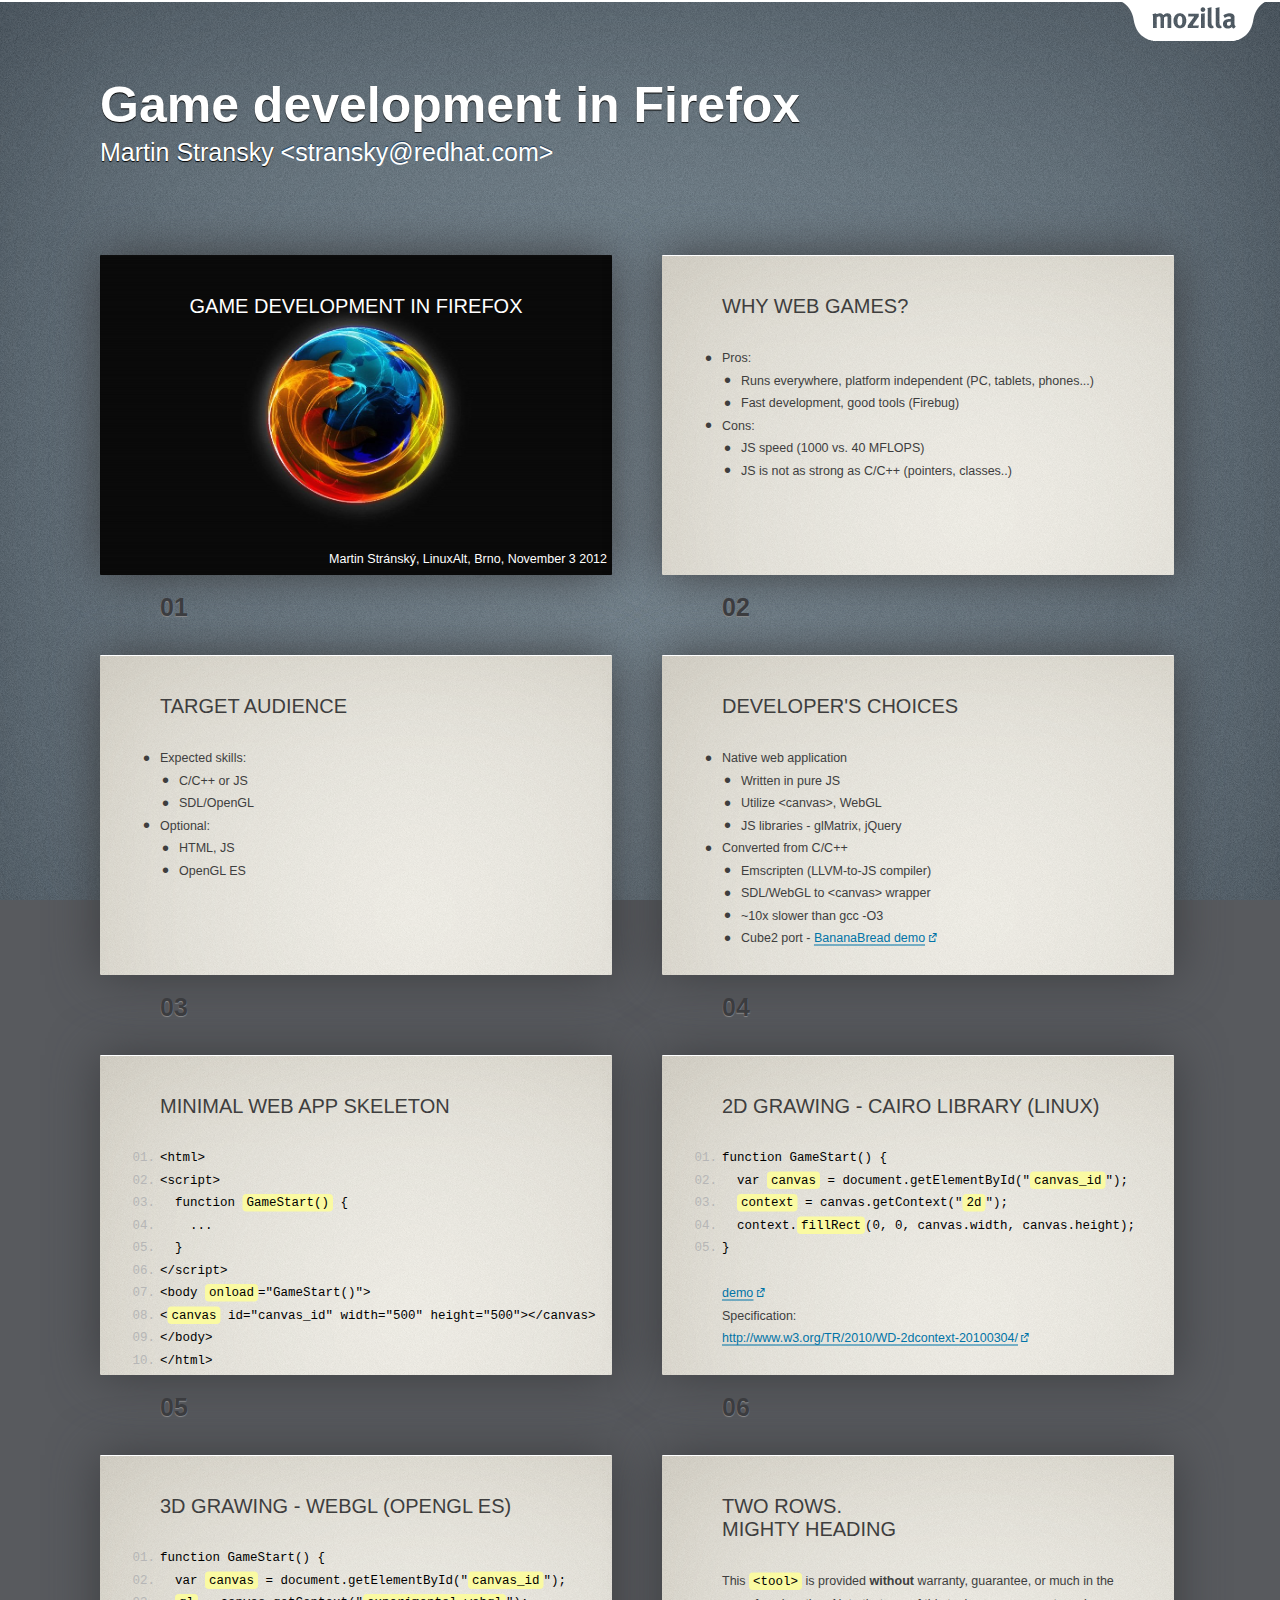
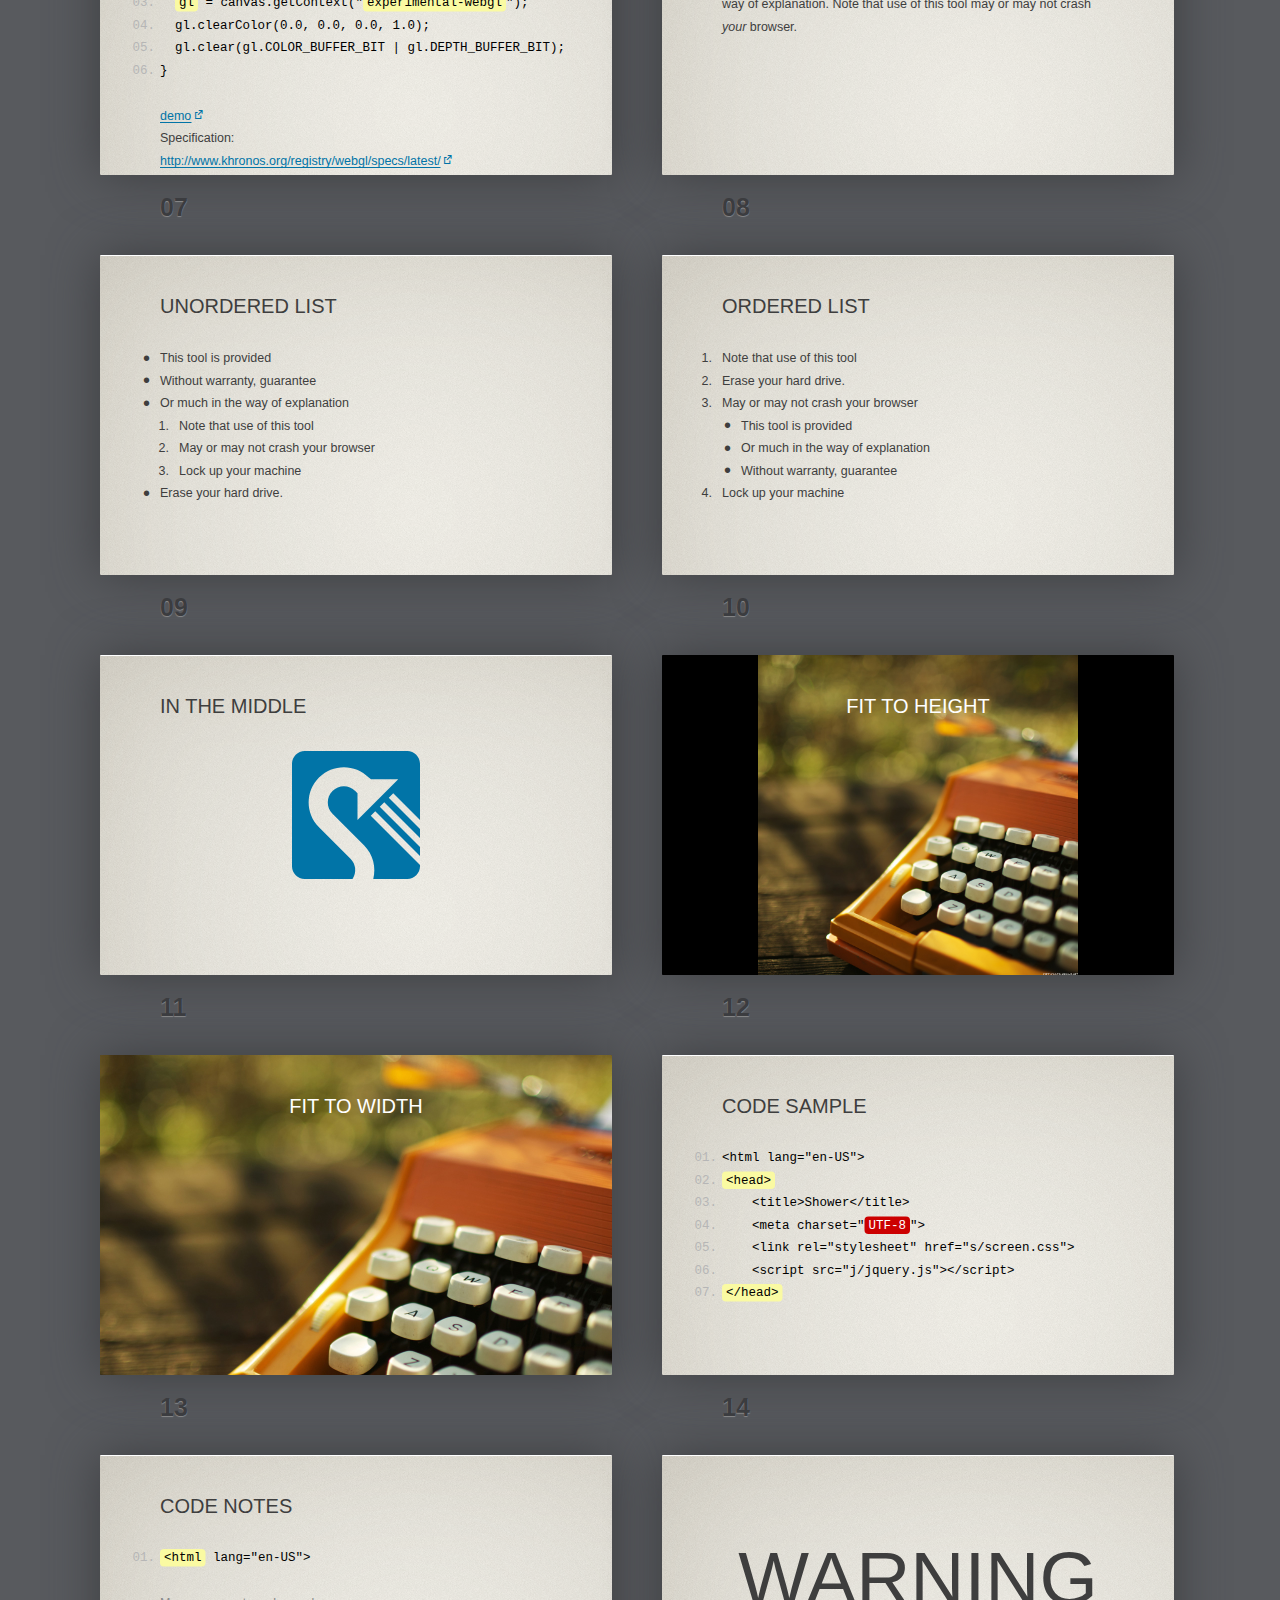
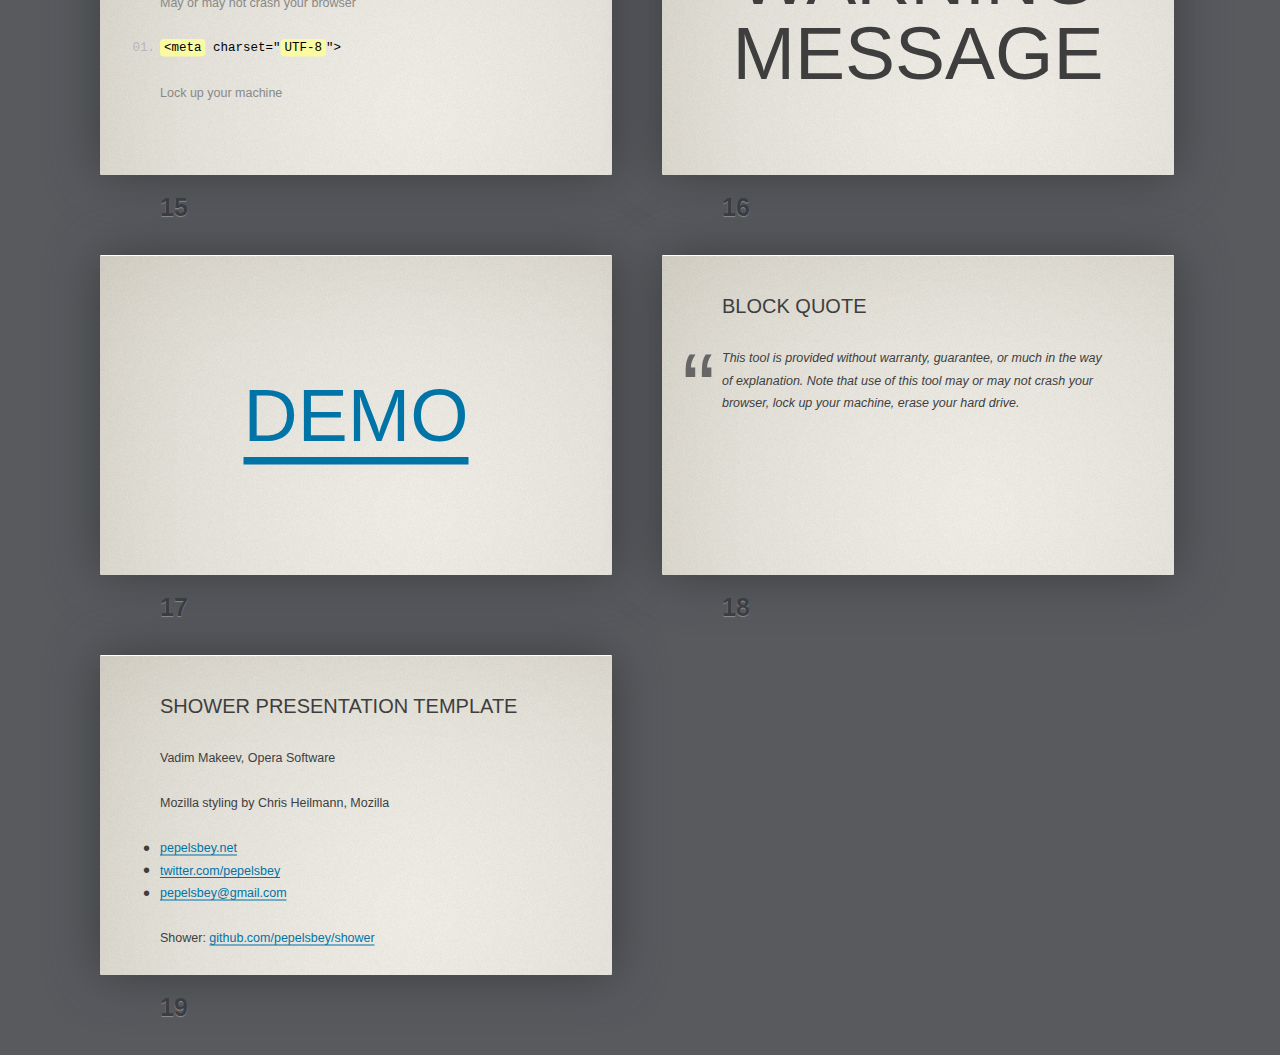
==== doc/slides/web_games.html @ cae61548 "added slides" ====
<!DOCTYPE HTML>
<html lang="en-US">
<head>
	<title>Shower Presentation Template</title>
	<meta charset="UTF-8">
	<meta name="viewport" content="width=1274, user-scalable=no">
	<link rel="stylesheet" href="themes/mozilla/styles/style.css">
	<!--
		To apply styles to the certain slides
		use slide ID to get needed elements
		-->
	<style>
		#Cover h2 {
			color:#FFF;
			text-align:center;
			font-size:40px;
			}
		#FitToWidth h2,
		#FitToHeight h2 {
			color:#fff;
			text-align:center;
			}
	</style>
</head>
<body class="list">
	<header class="caption">
		<h1>Game development in Firefox</h1>
		<p>Martin Stransky <a href="mailto:stransky@redhat.com">&lt;stransky@redhat.com&gt;</a></p>
	</header>

<!-- 
	
	Simply copy the whole block for each slide you want.
	Special slides get extra classes. Each slide needs an ID 
	to allow for bookmarking and target jumping.
	
	Images, videos and SVG objects are automatically centred.

	If you add a "cover" class images are taking over the whole 
	screen resized to height. Add a "w" class to resize to width.

 -->
	<div class="slide cover" id="Cover"><div>
		<section>
			<header>
				<h2>Game development in Firefox</h2>
			</header>
			<img src="pictures/cover.jpg" alt="">
			<footer class="byline">Martin Stránský, LinuxAlt, Brno, November 3 2012</footer>
		</section>
	</div></div>

	<div class="slide" id="Why?"><div>
		<section>
			<header>
				<h2>Why web games?</h2>
			</header>			
        <ul>
        <li>Pros:
        <ul>
          <li>Runs everywhere, platform independent (PC, tablets, phones...)</li>
          <li>Fast development, good tools (Firebug)</li>
        </ul>
        </li>
        <li>Cons:
        <ul>
          <li>JS speed (1000 vs. 40 MFLOPS)</li>
          <li>JS is not as strong as C/C++ (pointers, classes..)</li>          
        </ul>
        </li>
        </ul>
		</section>
	</div></div>

  <div class="slide" id="Skills"><div>
		<section>
			<header>
				<h2>Target audience</h2>
			</header>			
        <ul>
        <li>Expected skills:
        <ul>
          <li>C/C++ or JS</li>
          <li>SDL/OpenGL</li>
        </ul>        
        </li>
        <li>Optional:
        <ul>
          <li>HTML, JS</li>
          <li>OpenGL ES</li>
        </ul>
        </li>
        </ul>
		</section>
	</div></div>

  <div class="slide" id="Choices"><div>
		<section>
			<header>
				<h2>Developer's choices</h2>
			</header>			
        <ul>
        <li>Native web application
        <ul>
          <li>Written in pure JS</li>
          <li>Utilize &lt;canvas&gt;, WebGL</li>
          <li>JS libraries - glMatrix, jQuery</li>
        </ul>        
        </li>
        <li>Converted from C/C++
        <ul>
          <li>Emscripten (LLVM-to-JS compiler)</li>
          <li>SDL/WebGL to &lt;canvas&gt; wrapper</li>
          <li>~10x slower than gcc -O3</li>
          <li>Cube2 port - <a href="https://developer.mozilla.org/en-US/demos/detail/bananabread/launch" target="_blank">
              BananaBread demo</a></li>          
        </ul>
        </li>
        </ul>
		</section>
	</div></div>
  
  <div class="slide" id="WebApp_structure"><div>
		<section>
			<header>
				<h2>Minimal Web App skeleton</h2>
			</header>			
        <pre>
        <code>&lt;html&gt;</code>
        <code>&lt;script&gt;</code>
        <code>  function <mark>GameStart()</mark> {</code>
        <code>    ...</code>
        <code>  }</code>
        <code>&lt;/script&gt;</code>
        <code>&lt;body <mark>onload</mark>="GameStart()"&gt;</code>
        <code>&lt;<mark>canvas</mark> id="canvas_id" width="500" height="500"&gt;&lt;/canvas&gt;</code>
        <code>&lt;/body&gt;</code>
        <code>&lt;/html&gt;</code>
        </pre>
		</section>
	</div></div>

  <div class="slide" id="Canvas_cairo"><div>
		<section>
			<header>
				<h2>2D grawing - Cairo library (Linux)</h2>
			</header>			        
   			<pre>
        <code>function GameStart() {</code>
        <code>  var <mark>canvas</mark> = document.getElementById("<mark>canvas_id</mark>");</code>
        <code>  <mark>context</mark> = canvas.getContext("<mark>2d</mark>");</code>
        <code>  context.<mark>fillRect</mark>(0, 0, canvas.width, canvas.height);</code>
        <code>}</code>
        </pre>        
        <a href="examples/skeleton.html" target="_blank">demo</a><br>
        Specification:<br>
        <a href="http://www.w3.org/TR/2010/WD-2dcontext-20100304/" target="_blank">
                        http://www.w3.org/TR/2010/WD-2dcontext-20100304/</a>
		</section>
	</div></div>

  <div class="slide" id="Canvas_gl"><div>
		<section>
			<header>
				<h2>3D grawing - WebGL (OpenGL ES)</h2>
			</header>			        
   			<pre>
        <code>function GameStart() {</code>
        <code>  var <mark>canvas</mark> = document.getElementById("<mark>canvas_id</mark>");</code>
        <code>  <mark>gl</mark> = canvas.getContext("<mark>experimental-webgl</mark>");</code>
        <code>  gl.clearColor(0.0, 0.0, 0.0, 1.0);</code>
        <code>  gl.clear(gl.COLOR_BUFFER_BIT | gl.DEPTH_BUFFER_BIT);</code>
        <code>}</code>
        </pre>        
        <a href="examples/skeleton_gl.html" target="_blank">demo</a><br>
        Specification:<br>
        <a href="http://www.khronos.org/registry/webgl/specs/latest//" target="_blank">
                 http://www.khronos.org/registry/webgl/specs/latest/</a>
		</section>
	</div></div>
  
  <div class="slide" id="TwoLinesHeader"><div>
		<section>
			<header>
				<h2>Two rows.<br>Mighty heading</h2>
			</header>
			<p>This <code>&lt;tool&gt;</code> is provided <strong>without</strong> warranty, guarantee, or much in the way of explanation. Note that use of this tool may or may not crash <em>your</em> browser.</p>
		</section>
	</div></div>

	<div class="slide" id="UnorderedList"><div>
		<section>
			<header>
				<h2>Unordered List</h2>
			</header>
			<ul>
				<li>This tool is provided</li>
				<li>Without warranty, guarantee</li>
				<li>Or much in the way of explanation
					<ol>
						<li>Note that use of this tool</li>
						<li>May or may not crash your browser</li>
						<li>Lock up your machine</li>
					</ol>
				</li>
				<li>Erase your hard drive.</li>
			</ul>
		</section>
	</div></div>


	<div class="slide" id="OrderedList"><div>
		<section>
			<header>
				<h2>Ordered List</h2>
			</header>
			<ol>
				<li>Note that use of this tool</li>
				<li>Erase your hard drive.</li>
				<li>May or may not crash your browser
					<ul>
						<li>This tool is provided</li>
						<li>Or much in the way of explanation</li>
						<li>Without warranty, guarantee</li>
					</ul>
				</li>
				<li>Lock up your machine</li>
			</ol>
		</section>
	</div></div>


	<div class="slide" id="InTheMiddle"><div>
		<section>
			<header>
				<h2>In the Middle</h2>
			</header>
			<svg xmlns="http://www.w3.org/2000/svg" width="256" height="256" viewBox="0 0 512 512" class="middle">
				<path fill="#0174A7" d="m315 259l18-18 179 179v-36l-161-161 18-18 143 143v-36l-125-125 18-18 107 107v-225c0-28-23-51-51-51h-410c-28 0-51 23-51 51v410c0 28 23 51 51 51h191c17-25 14-59-8-81l-63-63-63-63c-55-55-55-145-0-199 55-55 144-55 199 0l9 7h109l-163 163v-107l-9-9c-25-25-66-25-91-0-25 25-25 66 0 91l63 63 63 63c37 37 49 89 37 135h136c28 0 51-23 51-51v-5l-197-197z"/>
			</svg>
		</section>
	</div></div>


	<div class="slide cover" id="FitToHeight"><div>
		<section>
			<header>
				<h2>Fit to height</h2>
			</header>
			<img src="pictures/picture.jpg" alt="">
		</section>
	</div></div>

	<div class="slide cover w" id="FitToWidth"><div>
		<section>
			<header>
				<h2>Fit to width</h2>
			</header>
			<img src="pictures/picture.jpg" alt="">
		</section>
	</div></div>

	<div class="slide" id="CodeSample"><div>
		<section>
			<header>
				<h2>Code Sample</h2>
			</header>
			<pre>
				<code>&lt;html lang="en-US"&gt;</code>
				<code><mark>&lt;head&gt;</mark></code>
				<code>    &lt;title&gt;Shower&lt;/title&gt;</code>
				<code>    &lt;meta charset="<mark class="important">UTF-8</mark>"&gt;</code>
				<code>    &lt;link rel="stylesheet" href="s/screen.css"&gt;</code>
				<code>    &lt;script src="j/jquery.js"&gt;&lt;/script&gt;</code>
				<code><mark>&lt;/head&gt;</mark></code>
			</pre>
		</section>
	</div></div>

	<div class="slide" id="CodeNotes"><div>
		<section>
			<header>
				<h2>Code Notes</h2>
			</header>
			<pre>
				<code><mark>&lt;html</mark> lang="en-US"&gt;</code>
			</pre>
			<p class="note">May or may not crash your browser</p>
			<pre>
				<code><mark>&lt;meta</mark> charset="<mark>UTF-8</mark>"&gt;</code>
			</pre>
			<p class="note">Lock up your machine</p>
		</section>
	</div></div>

	<div class="slide shout" id="Shout"><div>
		<section>
			<header>
				<h2>Warning<br>Message</h2>
			</header>
		</section>
	</div></div>

	<div class="slide shout" id="Demo"><div>
		<section>
			<header>
				<h2><a href="examples/index.htm" target="_blank">Demo</a></h2>
			</header>
		</section>
	</div></div>

	<div class="slide" id="BlockQuote"><div>
		<section>
			<header>
				<h2>Block Quote</h2>
			</header>
			<blockquote>
				<p>This tool is provided without warranty, guarantee, or much in the way of explanation. Note that use of this tool may or may not crash your browser, lock up your machine, erase your hard drive.</p>
			</blockquote>
		</section>
	</div></div>

	<div class="slide" id="ThankYou"><div>
		<section>
			<header>
				<h2>Shower Presentation Template</h2>
			</header>
			<p>Vadim Makeev, Opera Software</p>
			<p>Mozilla styling by Chris Heilmann, Mozilla</p>
			<ul>
				<li><a href="http://pepelsbey.net">pepelsbey.net</a></li>
				<li><a href="http://twitter.com/pepelsbey">twitter.com/pepelsbey</a></li>
				<li><a href="mailto:pepelsbey@gmail.com">pepelsbey@gmail.com</a></li>
			</ul>
			<p>Shower: <a href="http://github.com/pepelsbey/shower">github.com/pepelsbey/shower</a></p>
		</section>
	</div></div>
	<!--
		To hide progress bar from entire presentation
		just remove “progress” element.
		-->
	<div class="progress"><div></div></div>
	<script src="scripts/script.js"></script>
	<!-- Copyright © 2010–2012 Vadim Makeev — pepelsbey.net -->
	<!-- Photos by John Carey — fiftyfootshadows.net -->
</body>
</html>
---- doc/slides/themes/mozilla/styles/style.css ----
/*
	Mozilla theme for Shower presentation template: http://github.com/pepelsbey/shower
	Copyright © 2010–2011 Vadim Makeev, http://pepelsbey.net/
	Licensed under MIT license: https://github.com/pepelsbey/shower/wiki/License
	Theme by Chris Heilmann http://christianheilmann.com @codepo8
*/

@import url(fonts.css);
@import url(reset.css);

BODY {
	font:25px/1.8 'OpenSansRegular', sans-serif;
	counter-reset:paging;
	}
		body:after {
		position:absolute;
		top:0;
		right:10px;
		width:153px;
		height:41px;
		background:url(../images/tab-2.png);
		content:'';
		}


/* Slide
---------------------------------------- */
.slide:after {
	counter-increment:paging;
	content:counter(paging, decimal-leading-zero);
	}
.slide section {
	padding:80px 120px 0;
	width:784px;
	height:560px;
	background:url(../images/bg-sandstone-2.png);
	color:rgb(62,62,62);
	}

/* Header */
.slide header {
	margin:0 0 58px;
	color:rgb(62,62,62);
	text-transform: uppercase;
	font:lighter 40px/1.13 'OpenSansLight', sans-serif;
	}

/* Elements */
.slide p {
	margin:0 0 45px;
	}
.slide p.note {
	color:#888;
	}
.slide a {
	border-bottom:0.1em solid;
	color:#0174A7;
	text-decoration:none;
	}
.slide a[target=_blank] {
	margin-right:22px;
	}
.slide a[target=_blank]:after {
	position:absolute;
	margin-left:7px;
	font-family:'Target Blank';
	content:'\005E';
	}
.slide b,
.slide strong {
	font-weight:bold;
	}
.slide i,
.slide em {
	font-style:italic;
	}
.slide kbd,
.slide code {
	padding:3px 8px;
	-webkit-border-radius:8px;
	-moz-border-radius:8px;
	border-radius:8px;
	background:#FAFAA2;
	color:#000;
	-webkit-tab-size:4;
	-moz-tab-size:4;
	-o-tab-size:4;
	tab-size:4;
	font-family:'monaco', 'courier', monospace;
	}

/* Quote */
.slide blockquote {
	font-style:italic;
	}
.slide blockquote:before {
	position:absolute;
	margin:-15px 0 0 -80px;
	color:#666;
	font:200px/1 'Open Sans', sans-serif;
	content:'\201C'; /* ldquo */
	}

/* Lists */
.slide ol,
.slide ul {
	margin:0 0 45px;
	counter-reset:list;
	}
	.slide ul ul,
	.slide ol ul,
	.slide ol ol,
	.slide ul ol {
		margin:0 0 0 38px;
		}
	.slide ol > li:before,
	.slide ul > li:before {
		position:absolute;
		margin-left:-120px;
		width:100px;
		color:rgb(62,62,62);
		text-align:right;
		}
	.slide ul > li:before {
		content:'\2022'; /* bull */
		line-height:1.1;
		font-size:40px;
		}
	.slide ol > li:before {
		counter-increment:list;
		content:counter(list)'.';
		}

/* Code */
.slide pre {
	margin:0 0 45px;
	counter-reset:code;
	white-space:normal;
	}
	.slide pre code {
		display:block;
		padding:0;
		background:none;
		white-space:pre;
		}
	.slide pre code:before {
		position:absolute;
		margin:0 0 0 -120px;
		width:110px;
		color:rgb(182, 182, 182);
		text-align:right;
		counter-increment:code;
		content:counter(code, decimal-leading-zero)'.';
		}
	.slide pre mark {
		padding:3px 8px;
		-webkit-border-radius:8px;
		-moz-border-radius:8px;
		border-radius:8px;
		background:#FAFAA2;
		color:#000;
		font-style:normal;
		}
	.slide pre .important {
		background:#C00;
		color:#FFF;
		font-weight:normal;
		}
	.slide pre .comment {
		padding:0;
		background:none;
		color:#888;
		}

/* Cover */
.slide.cover section {
	background:#000;
	overflow:hidden;
	}
	.slide.cover section:before {
		display:none;
	}
	.slide.cover .byline {
		color: #fff;
		text-align: right;
		position: absolute;
		bottom: 10px;
		right: 10px;
	}
.slide.cover img,
.slide.cover svg,
.slide.cover video,
.slide.cover object {
	position:absolute;
	top:0;
	left:50%;
	z-index:-1;
	height:100%;
	-webkit-transform:translateX(-50%);
	-moz-transform:translateX(-50%);
	-ms-transform:translateX(-50%);
	-o-transform:translateX(-50%);
	transform:translateX(-50%);
	}
.slide.cover.w img,
.slide.cover.w svg,
.slide.cover.w video,
.slide.cover.w object {
	top:50%;
	left:0;
	width:100%;
	height:auto;
	-webkit-transform:translateY(-50%);
	-moz-transform:translateY(-50%);
	-ms-transform:translateY(-50%);
	-o-transform:translateY(-50%);
	transform:translateY(-50%);
	}

/* Shout */
.slide.shout section:before {
	display:none;
	}
.slide.shout h2 {
	position:absolute;
	top:50%;
	left:0;
	width:100%;
	text-align:center;
	line-height:1;
	font-size:150px;
	-webkit-transform:translateY(-50%);
	-moz-transform:translateY(-50%);
	-ms-transform:translateY(-50%);
	-o-transform:translateY(-50%);
	transform:translateY(-50%);
	}
	.slide.shout h2 a[target=_blank] {
		margin:0;
		}
		.slide.shout h2 a[target=_blank]:after {
			content:'';
			}

/* Middle */
.middle {
	position:absolute;
	top:50%;
	left:50%;
	-webkit-transform:translate(-50%, -50%);
	-moz-transform:translate(-50%, -50%);
	-ms-transform:translate(-50%, -50%);
	-o-transform:translate(-50%, -50%);
	transform:translate(-50%, -50%);
	}

/* List
---------------------------------------- */
.list {
	float:left;
	padding:80px 0 80px 100px;
	background:#585A5E url(../images/bg-darkgrey-2.png) fixed;
	}

/* Caption */
.list .caption {
	color:#fff;
	text-shadow:0 1px 1px #000;
	}
	.list .caption h1 {
		font:bold 50px/1 'OpenSansRegular', sans-serif;
		}
	.list .caption a {
		color:#fff;
		text-shadow:0 -1px 1px #1F3F60;
		text-decoration:none;
		}
	.list .caption a:hover {
		color:#5ca4ed;
		}

/* Slide */
.list .slide {
	position:relative;
	float:left;
	margin:0 50px 0 0;
	padding:80px 0 0;
	}
	.list .slide:after {
		position:absolute;
		bottom:-45px;
		left:60px;
		color:#3C3D40;
		text-shadow:0 1px 1px #8D8E90;
		line-height:1;
		font-weight:bold;
		font-size:25px;
		}
	.list .slide:target:after {
		text-shadow:0 -1px 1px #1F3F60;
		color:#fff;
		}
	.list .slide > div {
		position:relative;
		overflow:hidden;
		width:512px;
		height:320px;
		box-shadow:0 0 50px #3C3D40;
		border-radius:1px;
		background:rgba(0, 0, 0, 0.3);
		}
	.list .slide > div:hover {
		box-shadow:
			0 0 0 10px rgba(60, 61, 64, 0.6),
			0 0 50px #3C3D40;
		}
	.list .slide:target > div {
		box-shadow:
			0 0 0 10px rgba(240,240,240, 1),
			0 0 50px #3C3D40;
		}
	.list .slide section {
		-webkit-transform-origin:0 0;
		-webkit-transform:scale(0.5);
		-moz-transform-origin:0 0;
		-moz-transform:scale(0.5);
		-ms-transform-origin:0 0;
		-ms-transform:scale(0.5);
		-o-transform-origin:0 0;
		-o-transform:scale(0.5);
		transform-origin:0 0;
		transform:scale(0.5);
		}
		.list .slide section:after {
			position:absolute;
			top:0;
			right:0;
			bottom:0;
			left:0;
			content:'';
			}

/* Small */
@media all and (max-width:1274px) {
	.list .slide:after {
		left:30px;
		}
	.list .slide > div {
		width:256px;
		height:160px;
		}
	.list .slide section {
		-webkit-transform:scale(0.25);
		-moz-transform:scale(0.25);
		-ms-transform:scale(0.25);
		-o-transform:scale(0.25);
		transform:scale(0.25);
		}
	}

/* Full
---------------------------------------- */
.full {
	position:absolute;
	top:50%;
	left:50%;
	overflow:hidden;
	margin:-320px 0 0 -512px;
	width:1024px;
	height:640px;
	background:#000;
	}
	.full .caption {
		display:none;
		}
	.full .slide {
		position:absolute;
		visibility:hidden;
		}
		.full .slide:target {
			visibility:visible;
			}
		.full .slide:after {
			position:absolute;
			bottom:65px;
			right:130px;
			color:rgba(62,62,62,0.6);
			line-height:1;
			}
		.full .slide section {
			-webkit-transform:scale(1);
			-moz-transform:scale(1);
			-ms-transform:scale(1);
			-o-transform:scale(1);
			transform:scale(1);
			}
		.full .slide.cover {
			z-index:1;
			}
			.full .slide.cover:after,
			.full .slide.shout:after {
				content:'';
				}
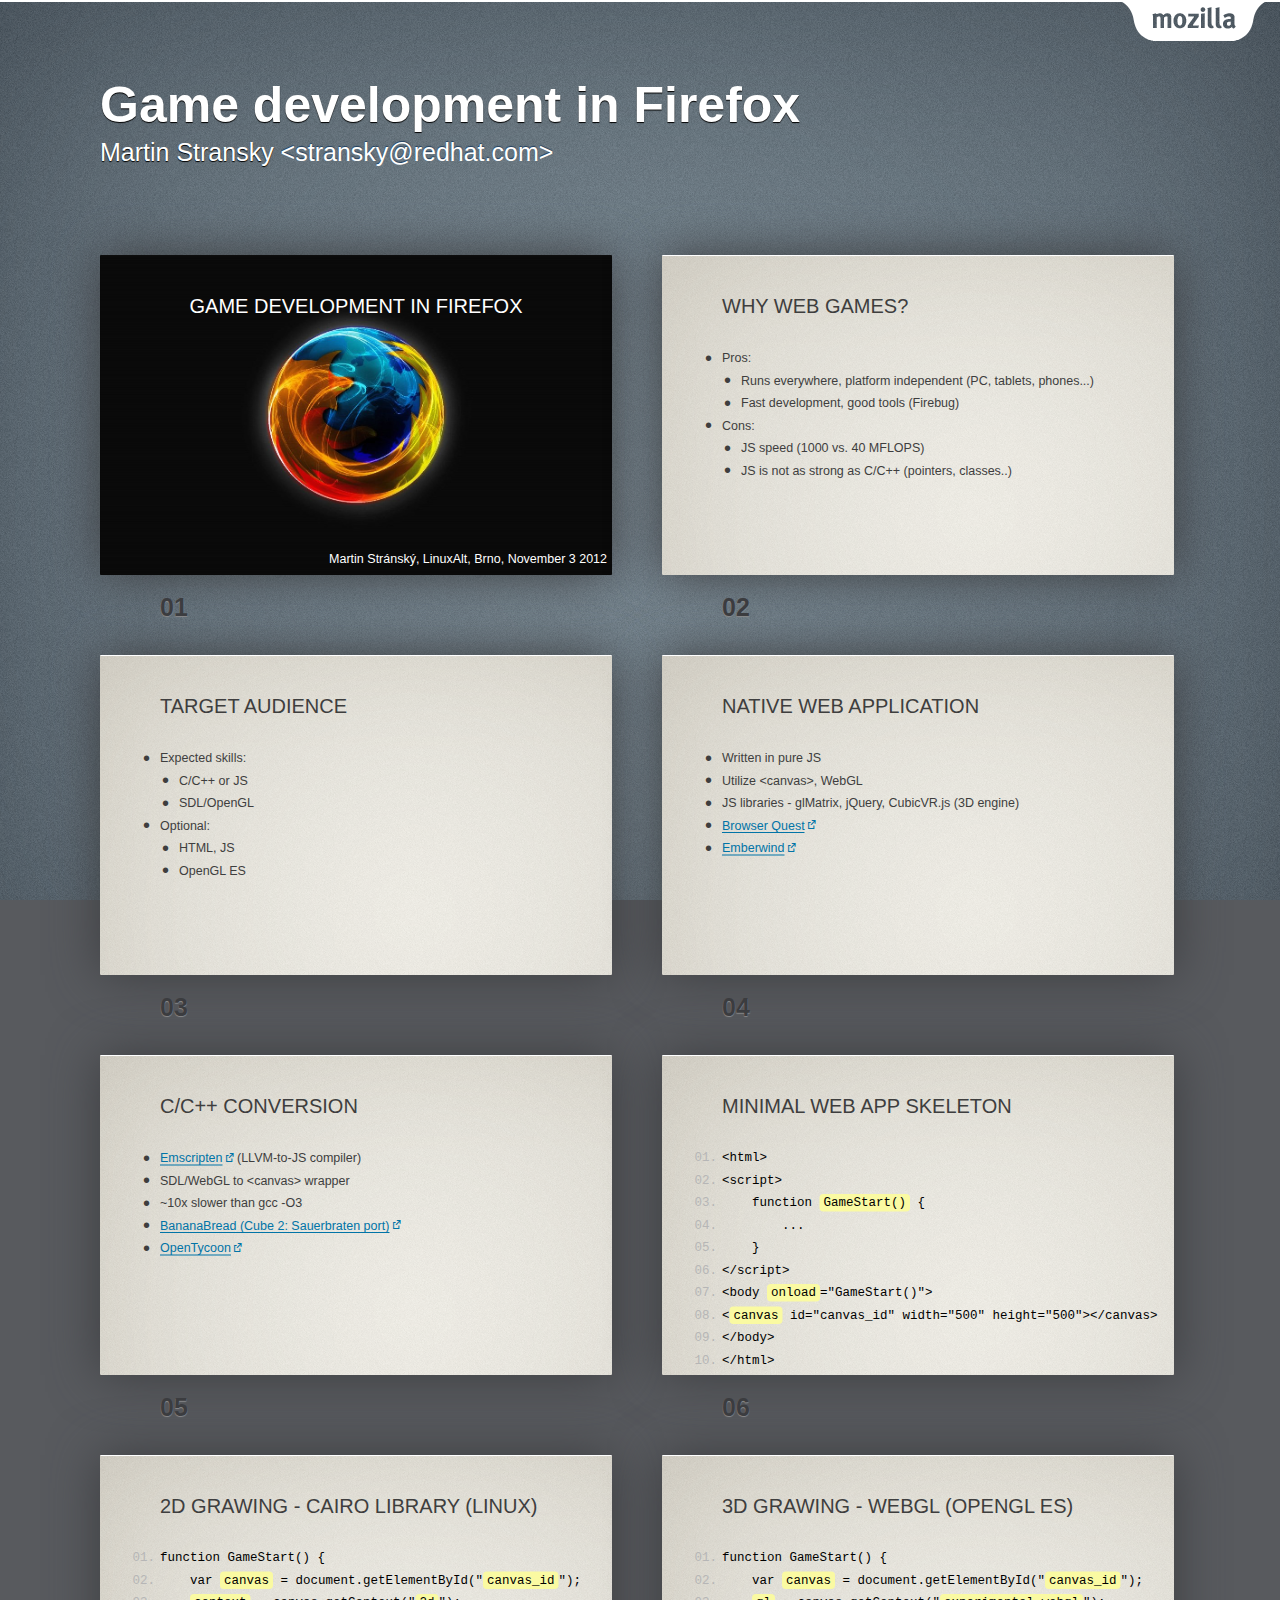
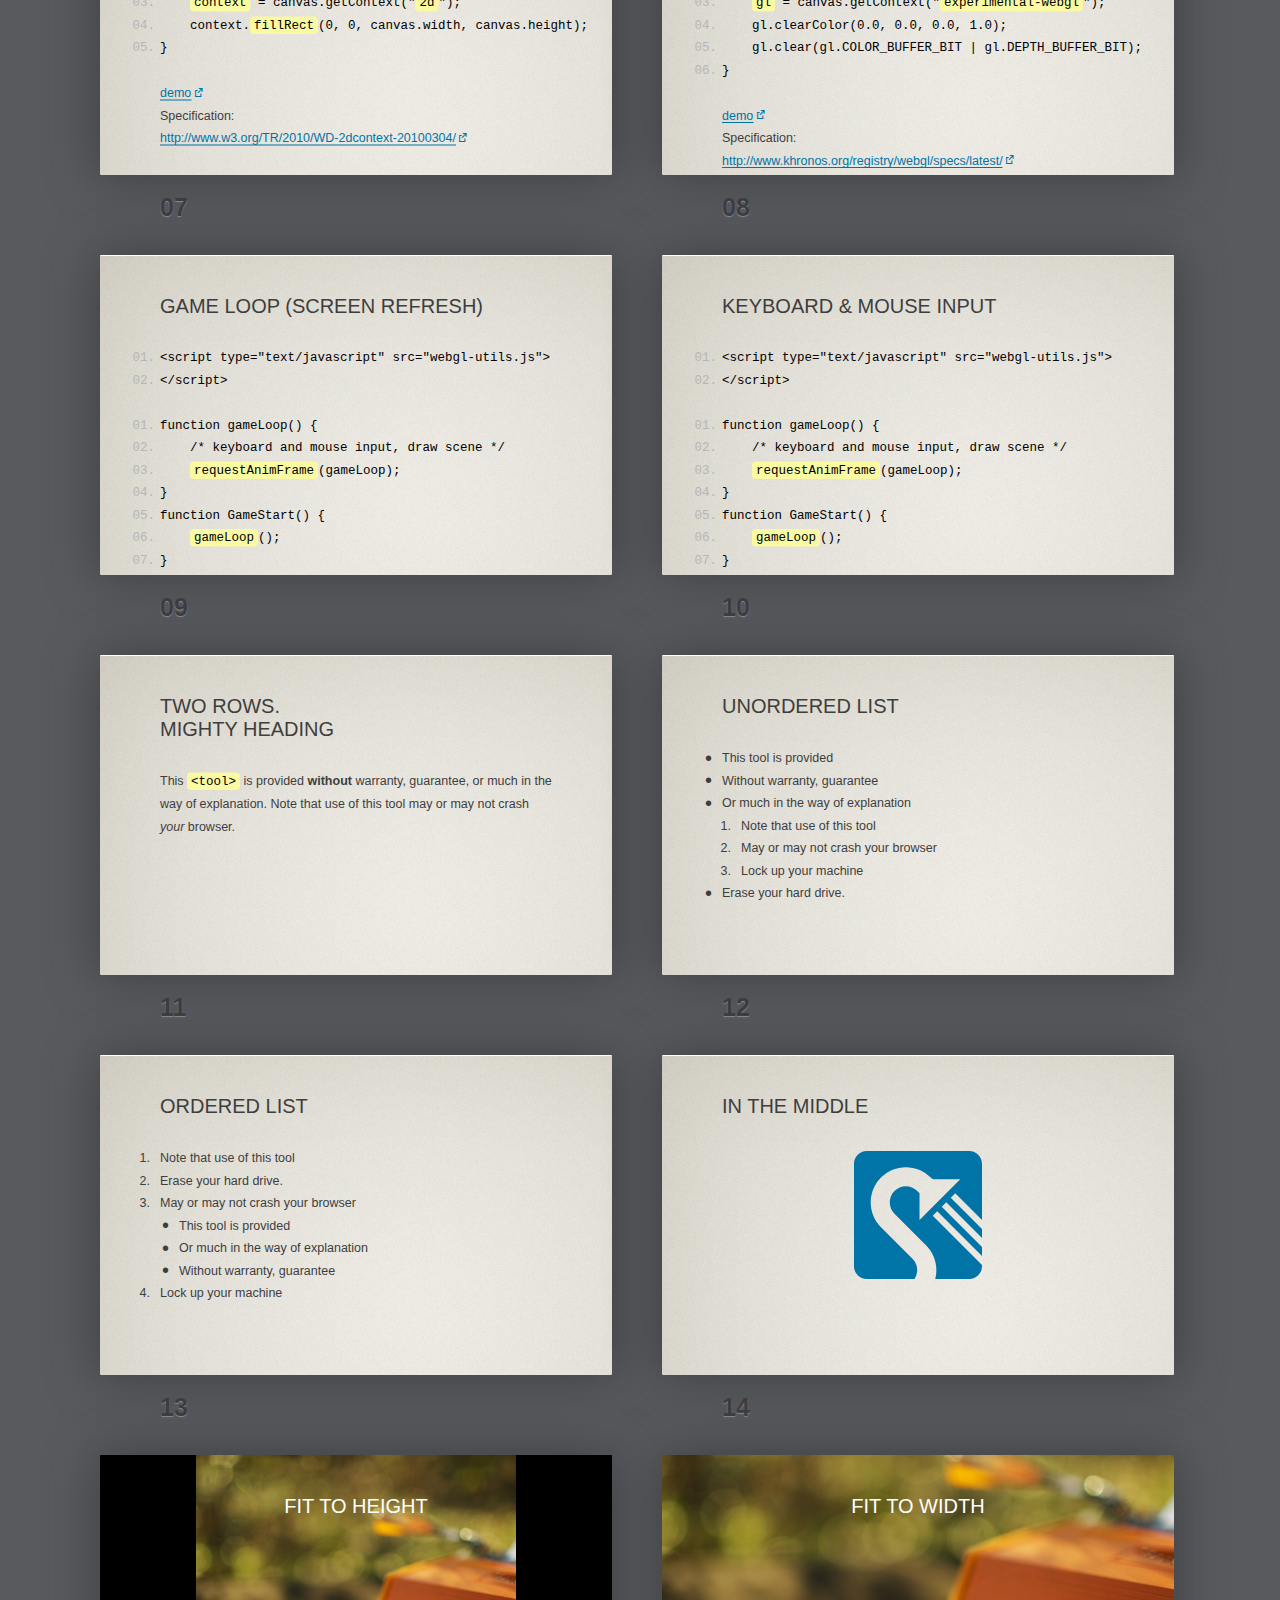
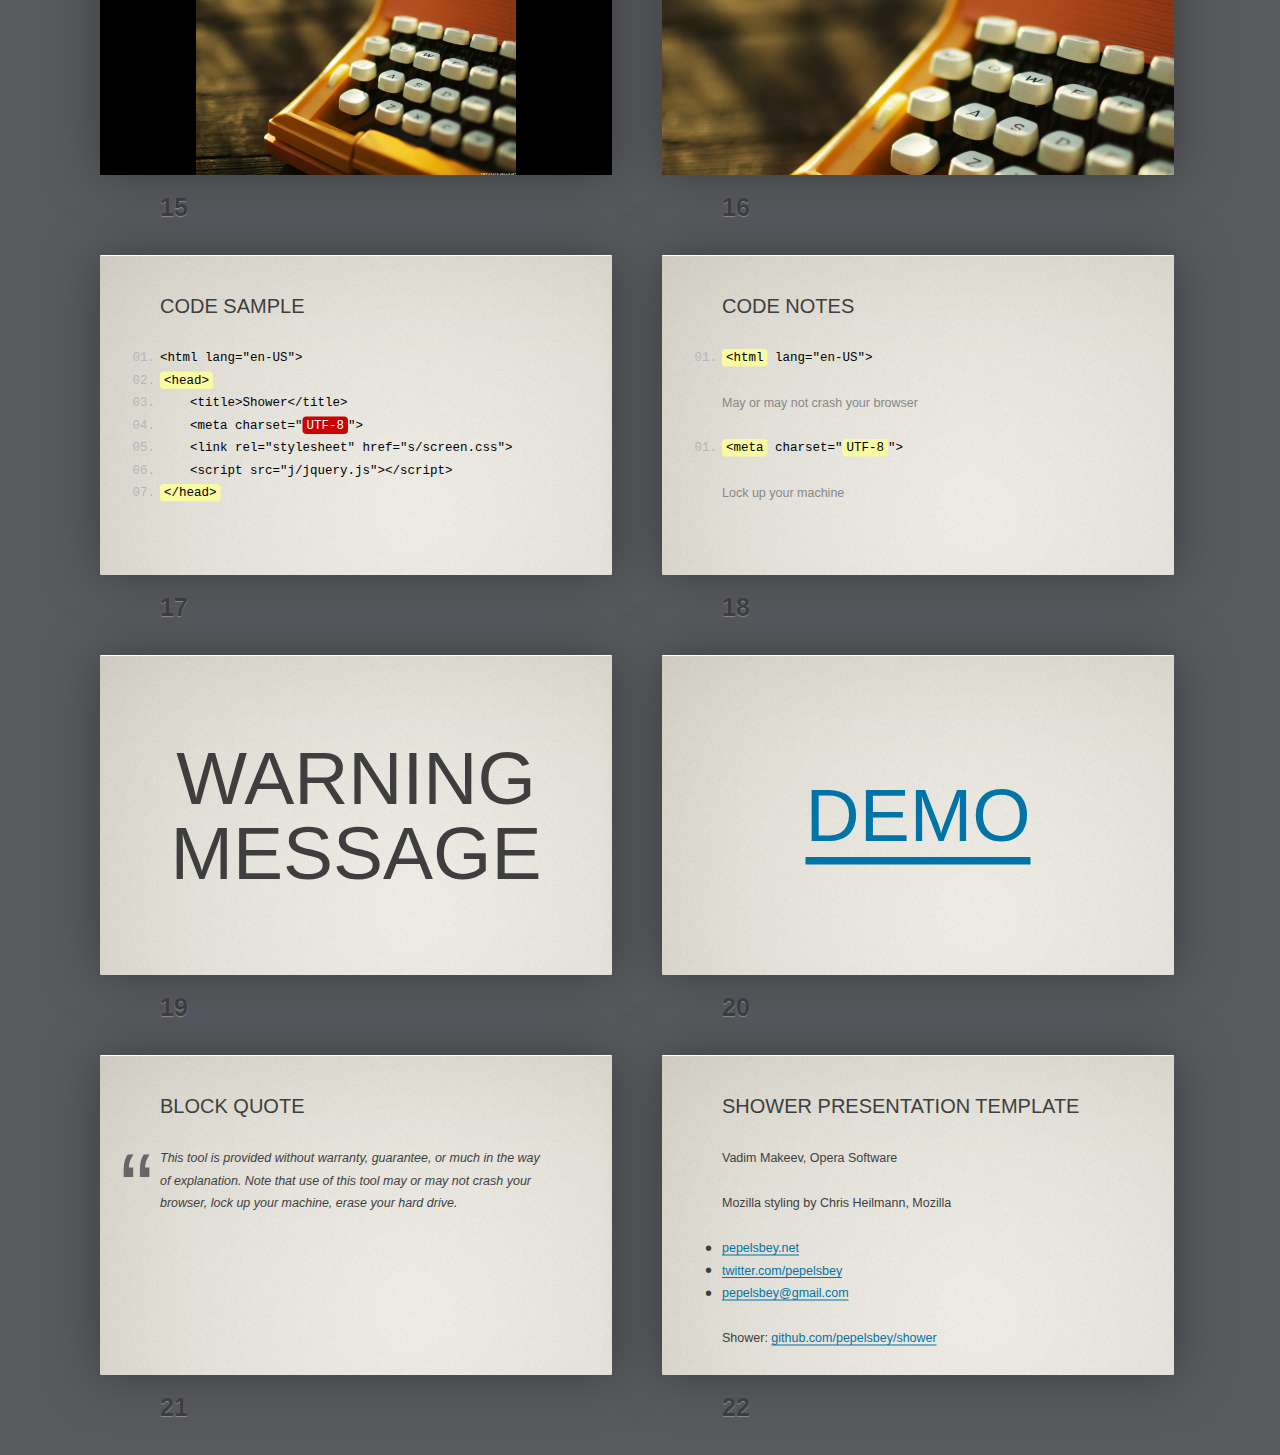
==== commit 2eae78e6: "New slides" ====
--- a/doc/slides/web_games.html
+++ b/doc/slides/web_games.html
@@ -94,28 +94,32 @@
 		</section>
 	</div></div>
 
-  <div class="slide" id="Choices"><div>
-		<section>
-			<header>
-				<h2>Developer's choices</h2>
+  <div class="slide" id="Native_apps"><div>
+		<section>
+			<header>
+				<h2>Native web application</h2>
 			</header>			
-        <ul>
-        <li>Native web application
         <ul>
           <li>Written in pure JS</li>
           <li>Utilize &lt;canvas&gt;, WebGL</li>
-          <li>JS libraries - glMatrix, jQuery</li>
+          <li>JS libraries - glMatrix, jQuery, CubicVR.js (3D engine)</li>
+          <li><a href="http://browserquest.mozilla.org/" target="_blank">Browser Quest</a></li>
+          <li><a href="http://operasoftware.github.com/Emberwind/" target="_blank">Emberwind</a></li>
         </ul>        
-        </li>
-        <li>Converted from C/C++
-        <ul>
-          <li>Emscripten (LLVM-to-JS compiler)</li>
+		</section>
+	</div></div>
+  
+  <div class="slide" id="Converted_apps"><div>
+		<section>
+			<header>
+				<h2>C/C++ conversion</h2>
+			</header>
+        <ul>
+          <li><a href="https://github.com/kripken/emscripten/wiki" target="_blank">Emscripten</a> (LLVM-to-JS compiler)</li>
           <li>SDL/WebGL to &lt;canvas&gt; wrapper</li>
           <li>~10x slower than gcc -O3</li>
-          <li>Cube2 port - <a href="https://developer.mozilla.org/en-US/demos/detail/bananabread/launch" target="_blank">
-              BananaBread demo</a></li>          
-        </ul>
-        </li>
+          <li><a href="https://developer.mozilla.org/en-US/demos/detail/bananabread/launch" target="_blank">BananaBread (Cube 2: Sauerbraten port)</a></li>
+          <li><a href="http://play-ttd.com/play/" target="_blank">OpenTycoon</a></li>
         </ul>
 		</section>
 	</div></div>
@@ -128,9 +132,9 @@
         <pre>
         <code>&lt;html&gt;</code>
         <code>&lt;script&gt;</code>
-        <code>  function <mark>GameStart()</mark> {</code>
-        <code>    ...</code>
-        <code>  }</code>
+        <code>    function <mark>GameStart()</mark> {</code>
+        <code>        ...</code>
+        <code>    }</code>
         <code>&lt;/script&gt;</code>
         <code>&lt;body <mark>onload</mark>="GameStart()"&gt;</code>
         <code>&lt;<mark>canvas</mark> id="canvas_id" width="500" height="500"&gt;&lt;/canvas&gt;</code>
@@ -147,9 +151,9 @@
 			</header>			        
    			<pre>
         <code>function GameStart() {</code>
-        <code>  var <mark>canvas</mark> = document.getElementById("<mark>canvas_id</mark>");</code>
-        <code>  <mark>context</mark> = canvas.getContext("<mark>2d</mark>");</code>
-        <code>  context.<mark>fillRect</mark>(0, 0, canvas.width, canvas.height);</code>
+        <code>    var <mark>canvas</mark> = document.getElementById("<mark>canvas_id</mark>");</code>
+        <code>    <mark>context</mark> = canvas.getContext("<mark>2d</mark>");</code>
+        <code>    context.<mark>fillRect</mark>(0, 0, canvas.width, canvas.height);</code>
         <code>}</code>
         </pre>        
         <a href="examples/skeleton.html" target="_blank">demo</a><br>
@@ -166,16 +170,58 @@
 			</header>			        
    			<pre>
         <code>function GameStart() {</code>
-        <code>  var <mark>canvas</mark> = document.getElementById("<mark>canvas_id</mark>");</code>
-        <code>  <mark>gl</mark> = canvas.getContext("<mark>experimental-webgl</mark>");</code>
-        <code>  gl.clearColor(0.0, 0.0, 0.0, 1.0);</code>
-        <code>  gl.clear(gl.COLOR_BUFFER_BIT | gl.DEPTH_BUFFER_BIT);</code>
+        <code>    var <mark>canvas</mark> = document.getElementById("<mark>canvas_id</mark>");</code>
+        <code>    <mark>gl</mark> = canvas.getContext("<mark>experimental-webgl</mark>");</code>
+        <code>    gl.clearColor(0.0, 0.0, 0.0, 1.0);</code>
+        <code>    gl.clear(gl.COLOR_BUFFER_BIT | gl.DEPTH_BUFFER_BIT);</code>
         <code>}</code>
         </pre>        
         <a href="examples/skeleton_gl.html" target="_blank">demo</a><br>
         Specification:<br>
         <a href="http://www.khronos.org/registry/webgl/specs/latest//" target="_blank">
                  http://www.khronos.org/registry/webgl/specs/latest/</a>
+		</section>
+	</div></div>
+  
+  <div class="slide" id="App_loop"><div>
+		<section>
+			<header>
+				<h2>Game loop (screen refresh)</h2>
+			</header>			        
+   			<pre>
+        <code>&lt;script type="text/javascript" src="webgl-utils.js"&gt;</code>
+        <code>&lt;/script&gt;</code>
+        </pre>
+        <pre>
+        <code>function gameLoop() {</code>
+        <code>    /* keyboard and mouse input, draw scene */ </code>        
+        <code>    <mark>requestAnimFrame</mark>(gameLoop);</code>
+        <code>}</code>
+        <code>function GameStart() {</code>        
+        <code>    <mark>gameLoop</mark>();</code>
+        <code>}</code>
+        </pre>
+		</section>
+	</div></div>
+
+  <div class="slide" id="keyboard_mouse_input"><div>
+		<section>
+			<header>
+				<h2>Keyboard &amp; Mouse input</h2>
+			</header>			        
+   			<pre>
+        <code>&lt;script type="text/javascript" src="webgl-utils.js"&gt;</code>
+        <code>&lt;/script&gt;</code>
+        </pre>
+        <pre>
+        <code>function gameLoop() {</code>
+        <code>    /* keyboard and mouse input, draw scene */ </code>        
+        <code>    <mark>requestAnimFrame</mark>(gameLoop);</code>
+        <code>}</code>
+        <code>function GameStart() {</code>        
+        <code>    <mark>gameLoop</mark>();</code>
+        <code>}</code>
+        </pre>
 		</section>
 	</div></div>
   
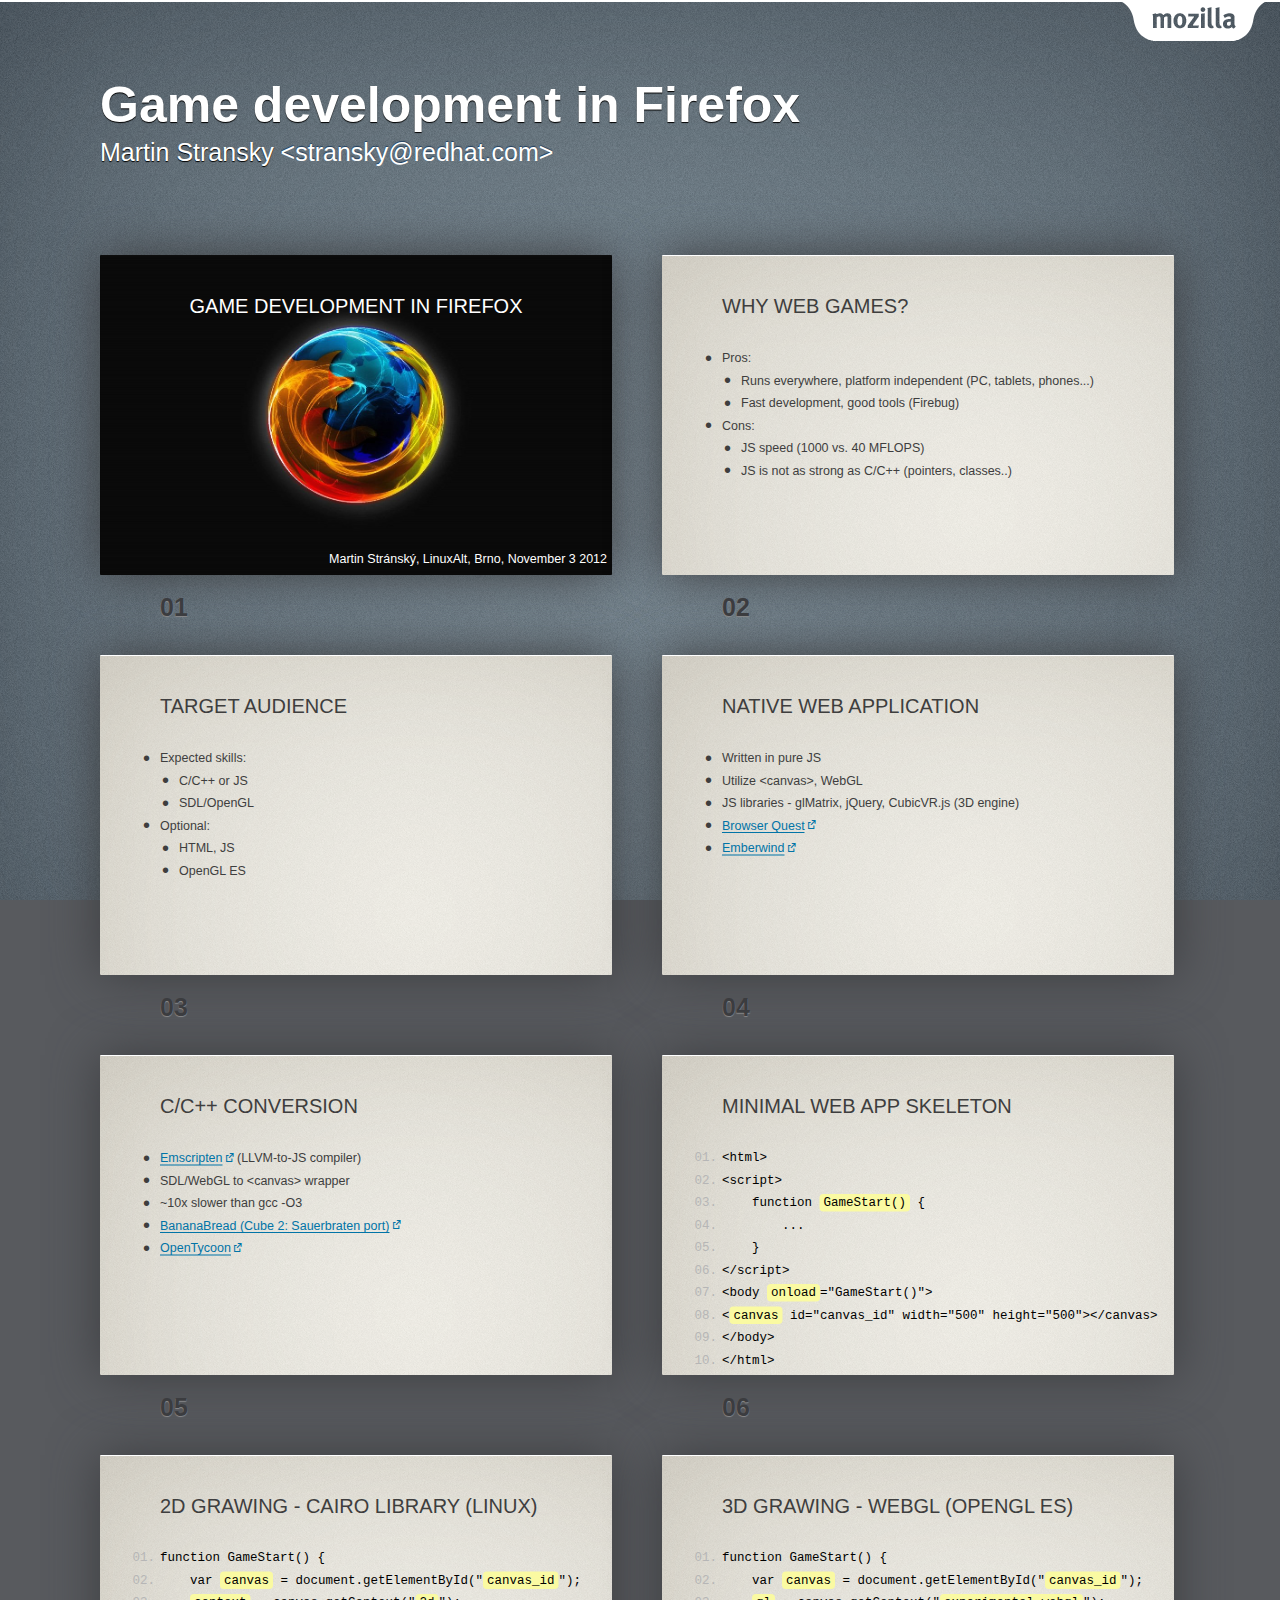
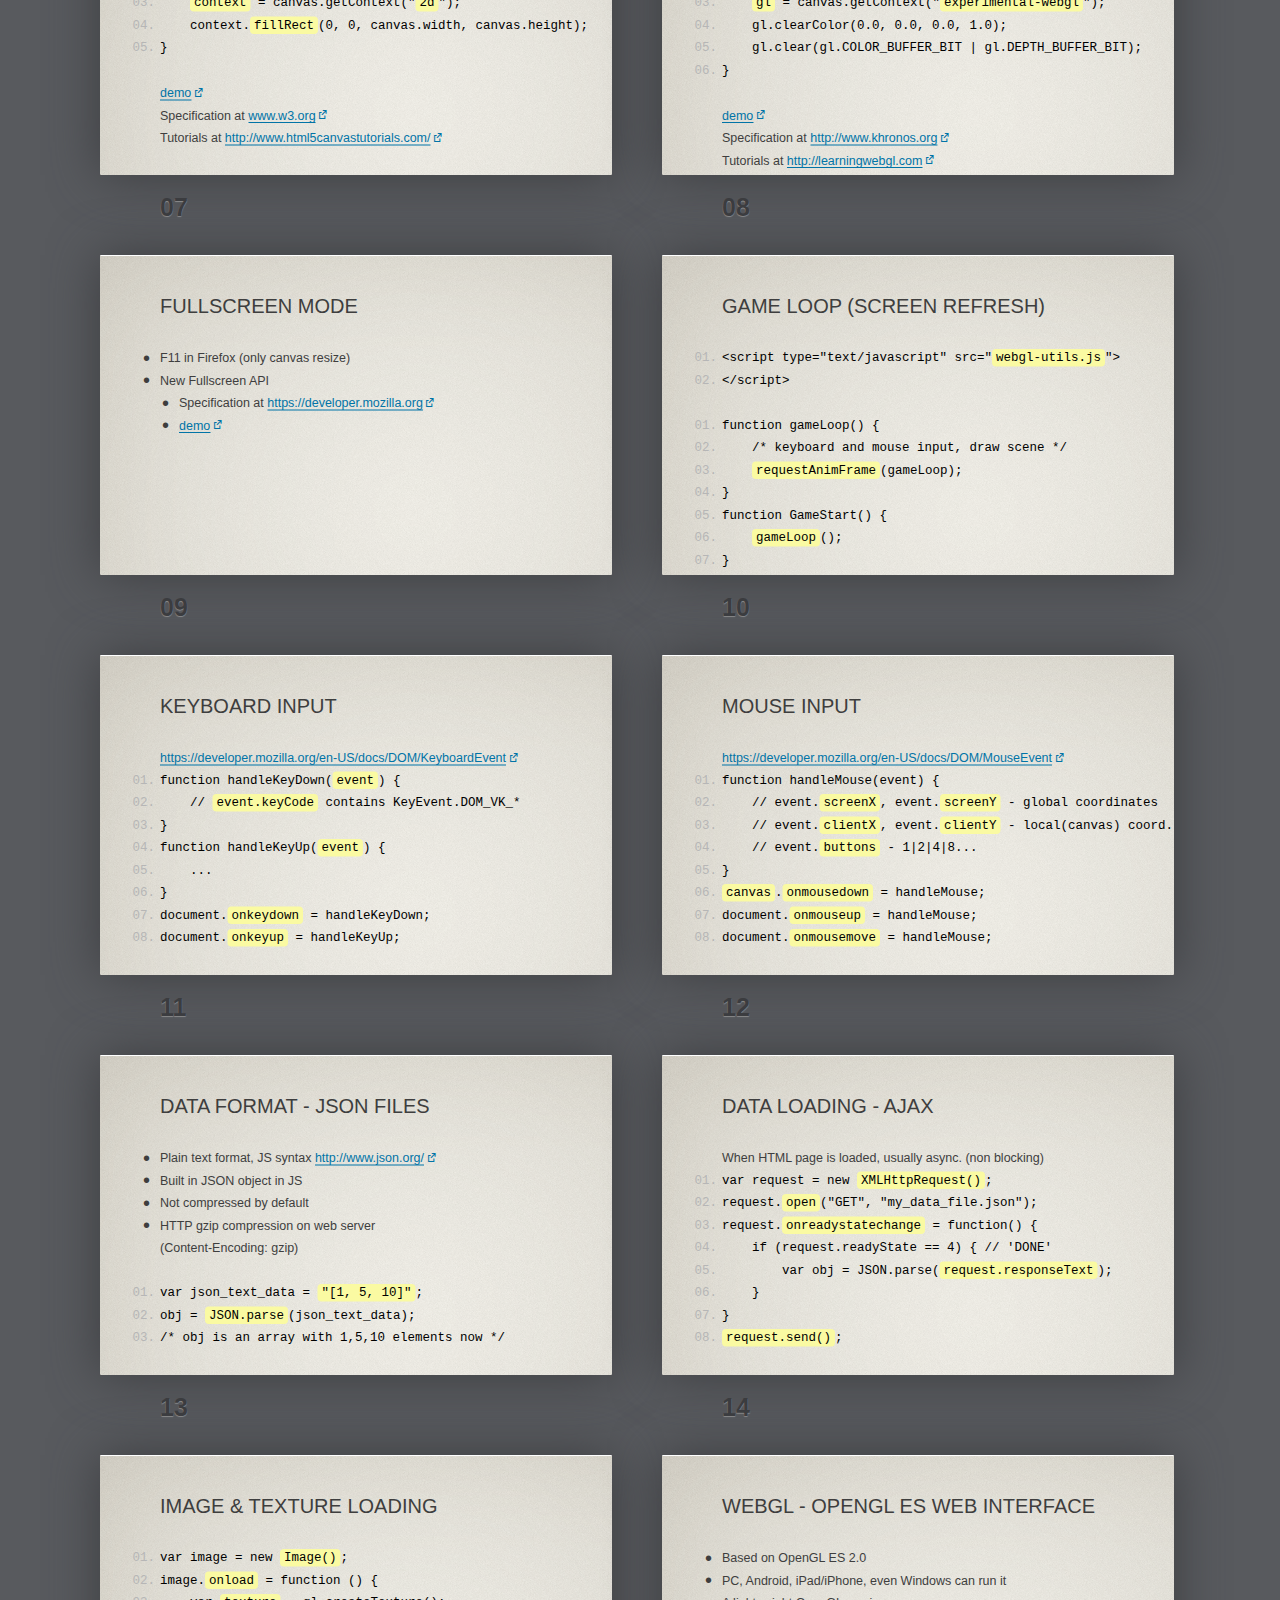
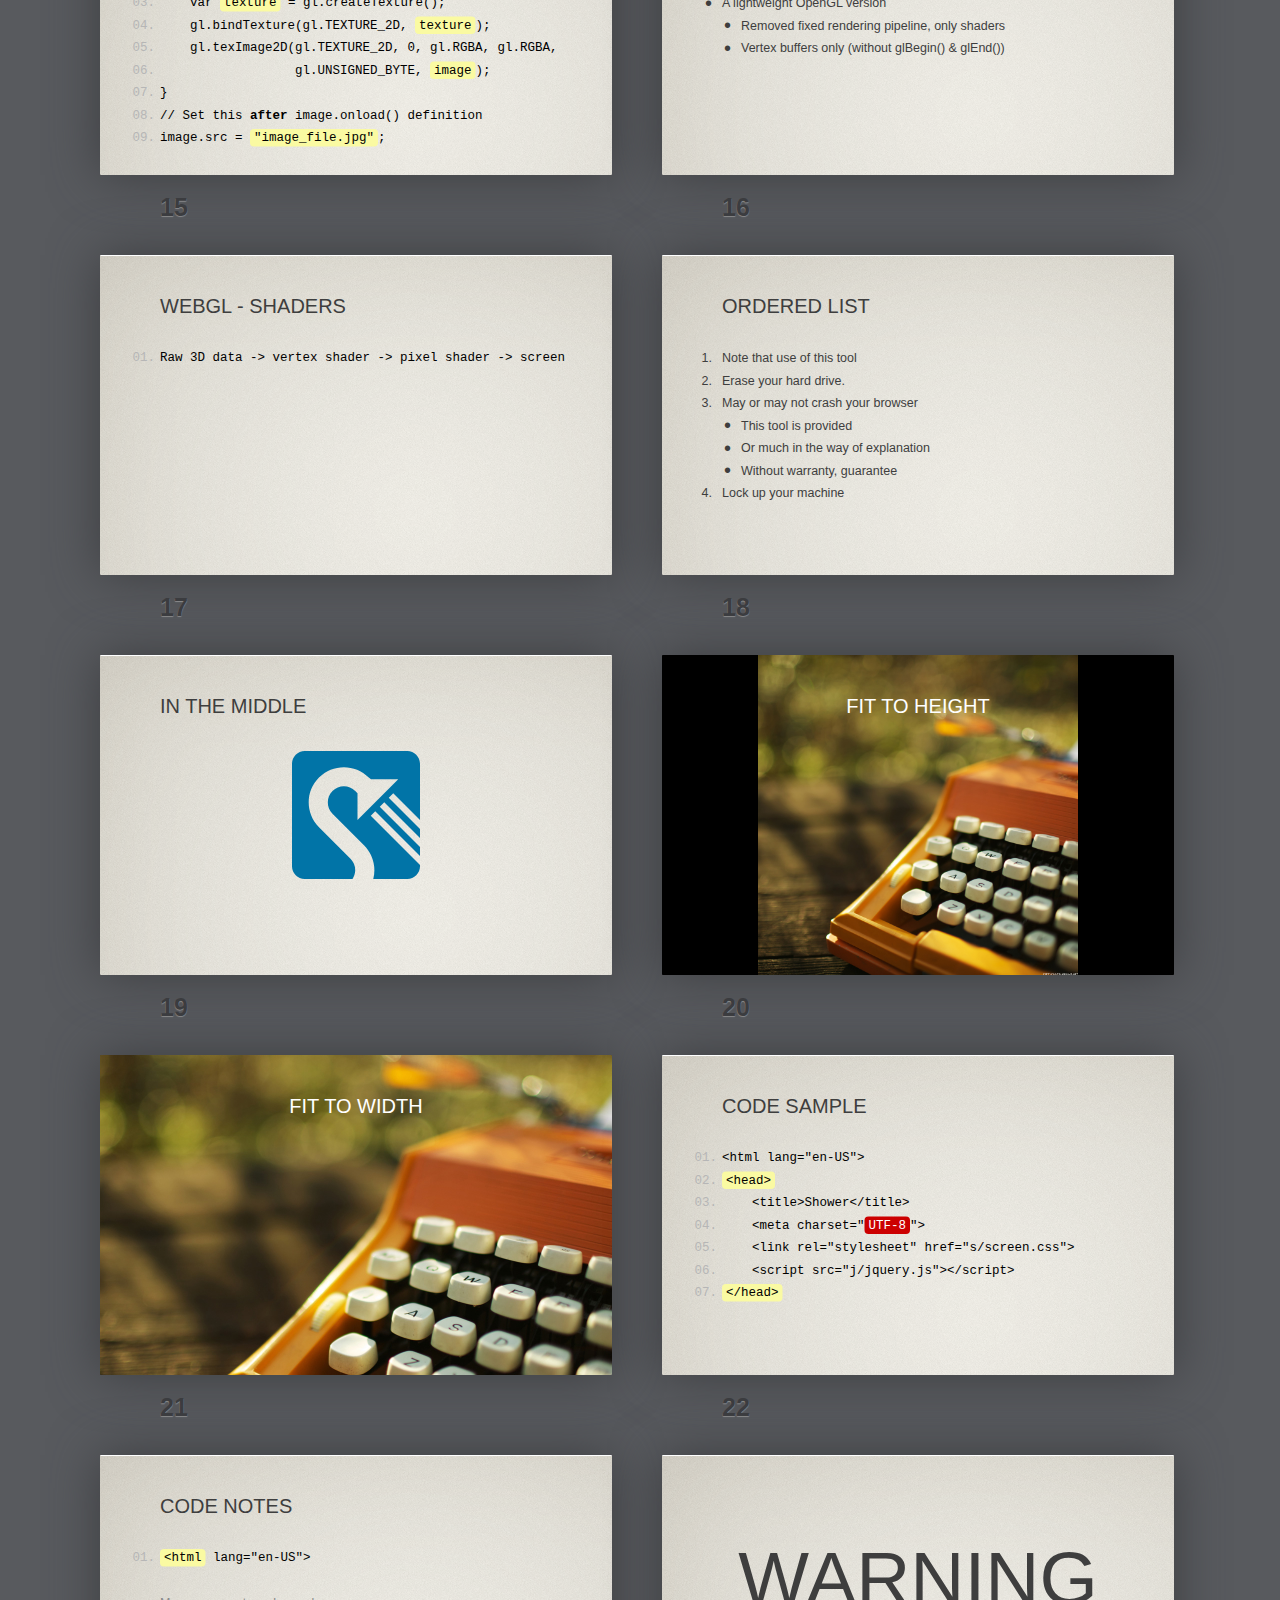
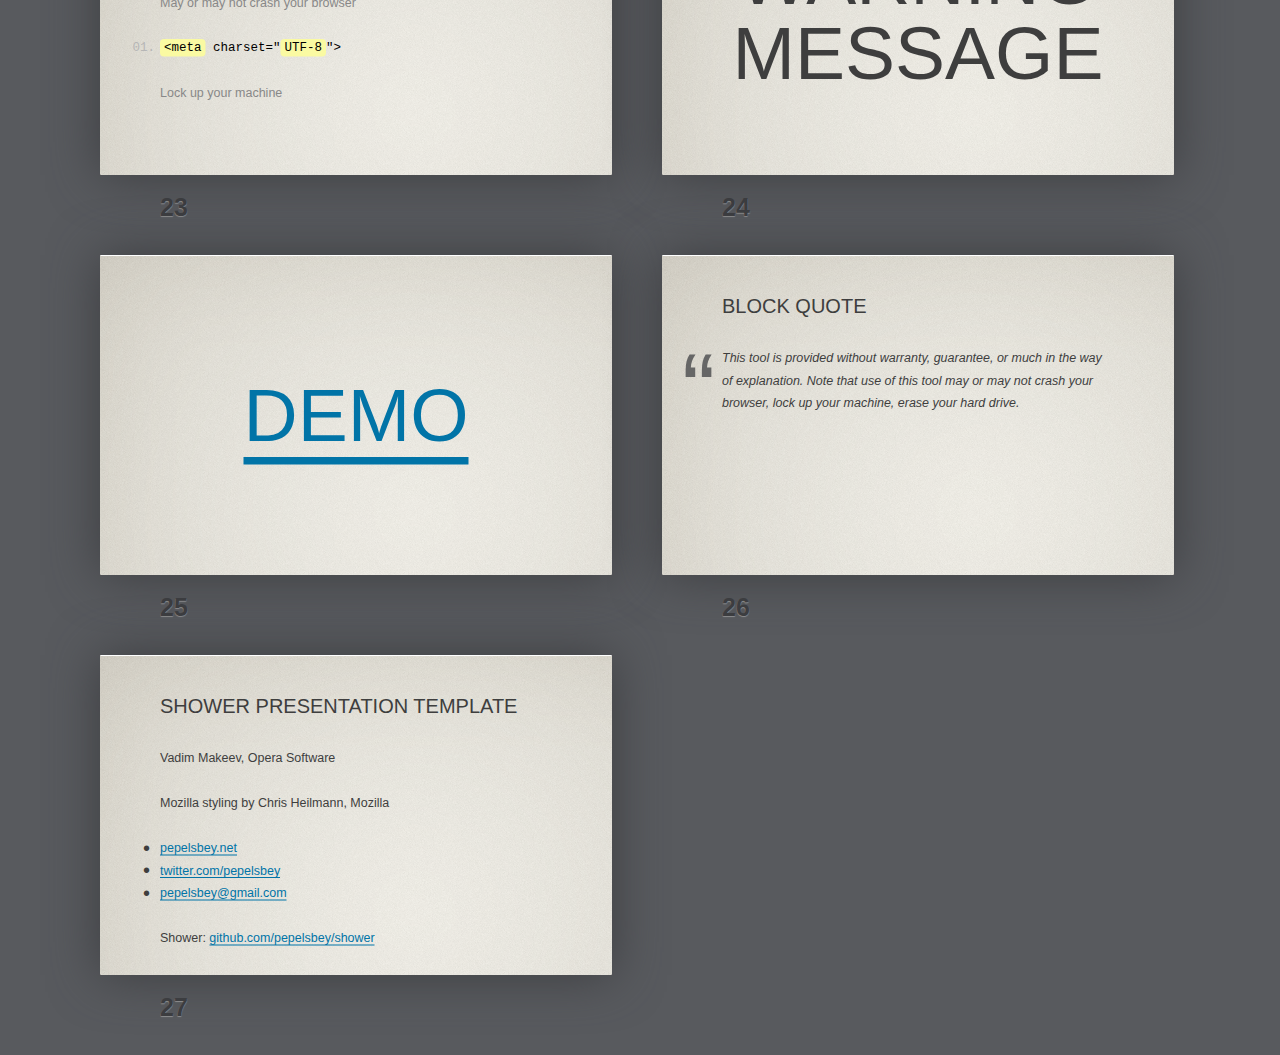
==== commit de7d84e2: "new slides, until shaders" ====
--- a/doc/slides/web_games.html
+++ b/doc/slides/web_games.html
@@ -155,11 +155,11 @@
         <code>    <mark>context</mark> = canvas.getContext("<mark>2d</mark>");</code>
         <code>    context.<mark>fillRect</mark>(0, 0, canvas.width, canvas.height);</code>
         <code>}</code>
-        </pre>        
+        </pre>
         <a href="examples/skeleton.html" target="_blank">demo</a><br>
-        Specification:<br>
-        <a href="http://www.w3.org/TR/2010/WD-2dcontext-20100304/" target="_blank">
-                        http://www.w3.org/TR/2010/WD-2dcontext-20100304/</a>
+        Specification at <a href="http://www.w3.org/TR/2010/WD-2dcontext-20100304/" target="_blank">www.w3.org</a>
+        <br>
+        Tutorials at <a href="http://www.html5canvastutorials.com/" target="_blank">http://www.html5canvastutorials.com/</a>
 		</section>
 	</div></div>
 
@@ -175,11 +175,32 @@
         <code>    gl.clearColor(0.0, 0.0, 0.0, 1.0);</code>
         <code>    gl.clear(gl.COLOR_BUFFER_BIT | gl.DEPTH_BUFFER_BIT);</code>
         <code>}</code>
-        </pre>        
+        </pre>
         <a href="examples/skeleton_gl.html" target="_blank">demo</a><br>
-        Specification:<br>
-        <a href="http://www.khronos.org/registry/webgl/specs/latest//" target="_blank">
-                 http://www.khronos.org/registry/webgl/specs/latest/</a>
+        Specification at <a href="http://www.khronos.org/registry/webgl/specs/latest/" target="_blank">
+        http://www.khronos.org</a><br>
+        Tutorials at <a href="http://learningwebgl.com/blog/?page_id=1217" target="_blank">
+        http://learningwebgl.com</a>
+		</section>
+	</div></div>
+  
+  <div class="slide" id="fullscreen_api"><div>
+		<section>
+			<header>
+				<h2>Fullscreen mode</h2>
+			</header>
+        <ul>
+        <li> F11 in Firefox (only canvas resize)</li>
+        <li> New Fullscreen API</li>
+        <ul>
+        <li>Specification at <a href="https://developer.mozilla.org/en-US/docs/DOM/Using_fullscreen_mode" target="_blank">
+        https://developer.mozilla.org</a>
+        </li>
+        <li><a href="https://developer.mozilla.org/samples/domref/fullscreen.html" target="_blank">demo</a>
+        </li>
+        </ul>
+        </li>
+        </ul>
 		</section>
 	</div></div>
   
@@ -189,7 +210,7 @@
 				<h2>Game loop (screen refresh)</h2>
 			</header>			        
    			<pre>
-        <code>&lt;script type="text/javascript" src="webgl-utils.js"&gt;</code>
+        <code>&lt;script type="text/javascript" src="<mark>webgl-utils.js</mark>"&gt;</code>
         <code>&lt;/script&gt;</code>
         </pre>
         <pre>
@@ -204,56 +225,131 @@
 		</section>
 	</div></div>
 
-  <div class="slide" id="keyboard_mouse_input"><div>
-		<section>
-			<header>
-				<h2>Keyboard &amp; Mouse input</h2>
-			</header>			        
-   			<pre>
-        <code>&lt;script type="text/javascript" src="webgl-utils.js"&gt;</code>
-        <code>&lt;/script&gt;</code>
-        </pre>
-        <pre>
-        <code>function gameLoop() {</code>
-        <code>    /* keyboard and mouse input, draw scene */ </code>        
-        <code>    <mark>requestAnimFrame</mark>(gameLoop);</code>
-        <code>}</code>
-        <code>function GameStart() {</code>        
-        <code>    <mark>gameLoop</mark>();</code>
-        <code>}</code>
-        </pre>
-		</section>
-	</div></div>
-  
-  <div class="slide" id="TwoLinesHeader"><div>
-		<section>
-			<header>
-				<h2>Two rows.<br>Mighty heading</h2>
-			</header>
-			<p>This <code>&lt;tool&gt;</code> is provided <strong>without</strong> warranty, guarantee, or much in the way of explanation. Note that use of this tool may or may not crash <em>your</em> browser.</p>
-		</section>
-	</div></div>
-
-	<div class="slide" id="UnorderedList"><div>
-		<section>
-			<header>
-				<h2>Unordered List</h2>
+  <div class="slide" id="keyboard_input"><div>
+		<section>
+			<header>
+				<h2>Keyboard input</h2>
+			</header>
+        <a href="https://developer.mozilla.org/en-US/docs/DOM/KeyboardEvent" target="_blank">
+           https://developer.mozilla.org/en-US/docs/DOM/KeyboardEvent</a>
+        <pre>        
+        <code>function handleKeyDown(<mark>event</mark>) {</code>
+        <code>    // <mark>event.keyCode</mark> contains KeyEvent.DOM_VK_*</code> 
+        <code>}</code>
+        <code>function handleKeyUp(<mark>event</mark>) {</code>
+        <code>    ...</code>
+        <code>}</code>
+        <code>document.<mark>onkeydown</mark> = handleKeyDown;</code>
+        <code>document.<mark>onkeyup</mark> = handleKeyUp;</code>
+        </pre>
+		</section>
+	</div></div>
+  
+  <div class="slide" id="mouse_input"><div>
+		<section>
+			<header>
+				<h2>Mouse input</h2>
+			</header>
+        <a href=" https://developer.mozilla.org/en-US/docs/DOM/MouseEvent" target="_blank">
+            https://developer.mozilla.org/en-US/docs/DOM/MouseEvent</a>
+        <pre>
+        <code>function handleMouse(event) {</code>
+        <code>    // event.<mark>screenX</mark>, event.<mark>screenY</mark> - global coordinates</code>
+        <code>    // event.<mark>clientX</mark>, event.<mark>clientY</mark> - local(canvas) coord.</code>
+        <code>    // event.<mark>buttons</mark> - 1|2|4|8...</code>
+        <code>}</code>
+        <code><mark>canvas</mark>.<mark>onmousedown</mark> = handleMouse;</code>
+        <code>document.<mark>onmouseup</mark> = handleMouse;</code>
+        <code>document.<mark>onmousemove</mark> = handleMouse;</code>
+        </pre>
+		</section>
+	</div></div>
+
+  <div class="slide" id="data_loading_json"><div>
+		<section>
+			<header>
+				<h2>Data format - JSON files</h2>
+			</header>                
+        <ul>        
+        <li>Plain text format, JS syntax <a href="http://www.json.org/" target="_blank">http://www.json.org/</a></li>
+        <li>Built in JSON object in JS</li>
+        <li>Not compressed by default</li>
+        <li>HTTP gzip compression on web server<br>(Content-Encoding: gzip)</li>
+        </ul>
+        
+        <pre>
+        <code>var json_text_data = <mark>"[1, 5, 10]"</mark>;</code>
+        <code>obj = <mark>JSON.parse</mark>(json_text_data);</code>
+        <code>/* obj is an array with 1,5,10 elements now */</code>        
+        <pre>
+		</section>
+	</div></div>
+  
+  <div class="slide" id="data_loading_ajax"><div>
+		<section>
+			<header>
+				<h2>Data loading - AJAX</h2>
+			</header>
+        When HTML page is loaded, usually async. (non blocking)<br>
+        <pre>
+        <code>var request = new <mark>XMLHttpRequest()</mark>;</code>
+        <code>request.<mark>open</mark>("GET", "my_data_file.json");</code>
+        <code>request.<mark>onreadystatechange</mark> = function() {</code>
+        <code>    if (request.readyState == 4) { // 'DONE'</code>
+        <code>        var obj = JSON.parse(<mark>request.responseText</mark>);</code>
+        <code>    }</code>
+        <code>}</code>
+        <code><mark>request.send()</mark>;</code>
+        </pre>
+		</section>
+	</div></div>
+  
+  <div class="slide" id="images_loading"><div>
+		<section>
+			<header>
+				<h2>Image &amp; Texture loading</h2>
+			</header>        
+        <pre>
+        <code>var image = new <mark>Image()</mark>;</code>
+        <code>image.<mark>onload</mark> = function () {</code>
+        <code>    var <mark>texture</mark> = gl.createTexture();</code>
+        <code>    gl.bindTexture(gl.TEXTURE_2D, <mark>texture</mark>);</code>
+        <code>    gl.texImage2D(gl.TEXTURE_2D, 0, gl.RGBA, gl.RGBA,</code>
+        <code>                  gl.UNSIGNED_BYTE, <mark>image</mark>);</code>
+        <code>}</code>
+        <code>// Set this <b>after</b> image.onload() definition</code>
+        <code>image.src = <mark>"image_file.jpg"</mark>;</code>
+        </pre>
+		</section>
+	</div></div>
+    
+  <div class="slide" id="webgl_difference"><div>
+		<section>
+			<header>
+				<h2>WebGL - OpenGL ES web interface</h2>
 			</header>
 			<ul>
-				<li>This tool is provided</li>
-				<li>Without warranty, guarantee</li>
-				<li>Or much in the way of explanation
-					<ol>
-						<li>Note that use of this tool</li>
-						<li>May or may not crash your browser</li>
-						<li>Lock up your machine</li>
-					</ol>
-				</li>
-				<li>Erase your hard drive.</li>
-			</ul>
-		</section>
-	</div></div>
-
+        <li>Based on OpenGL ES 2.0</li>
+				<li>PC, Android, iPad/iPhone, even Windows can run it</li>
+        <li>A lightweight OpenGL version</li>
+        <ul>
+          <li>Removed fixed rendering pipeline, only shaders</li>
+          <li>Vertex buffers only (without glBegin() &amp; glEnd())</li>
+        </ul>
+			</ul>      
+		</section>
+	</div></div>
+  
+  <div class="slide" id="webgl_shaders"><div>
+		<section>
+			<header>
+				<h2>WebGL - Shaders</h2>
+			</header>
+      <pre>
+      <code>Raw 3D data -> vertex shader -> pixel shader -> screen</code>
+      </pre>
+		</section>
+	</div></div>
 
 	<div class="slide" id="OrderedList"><div>
 		<section>
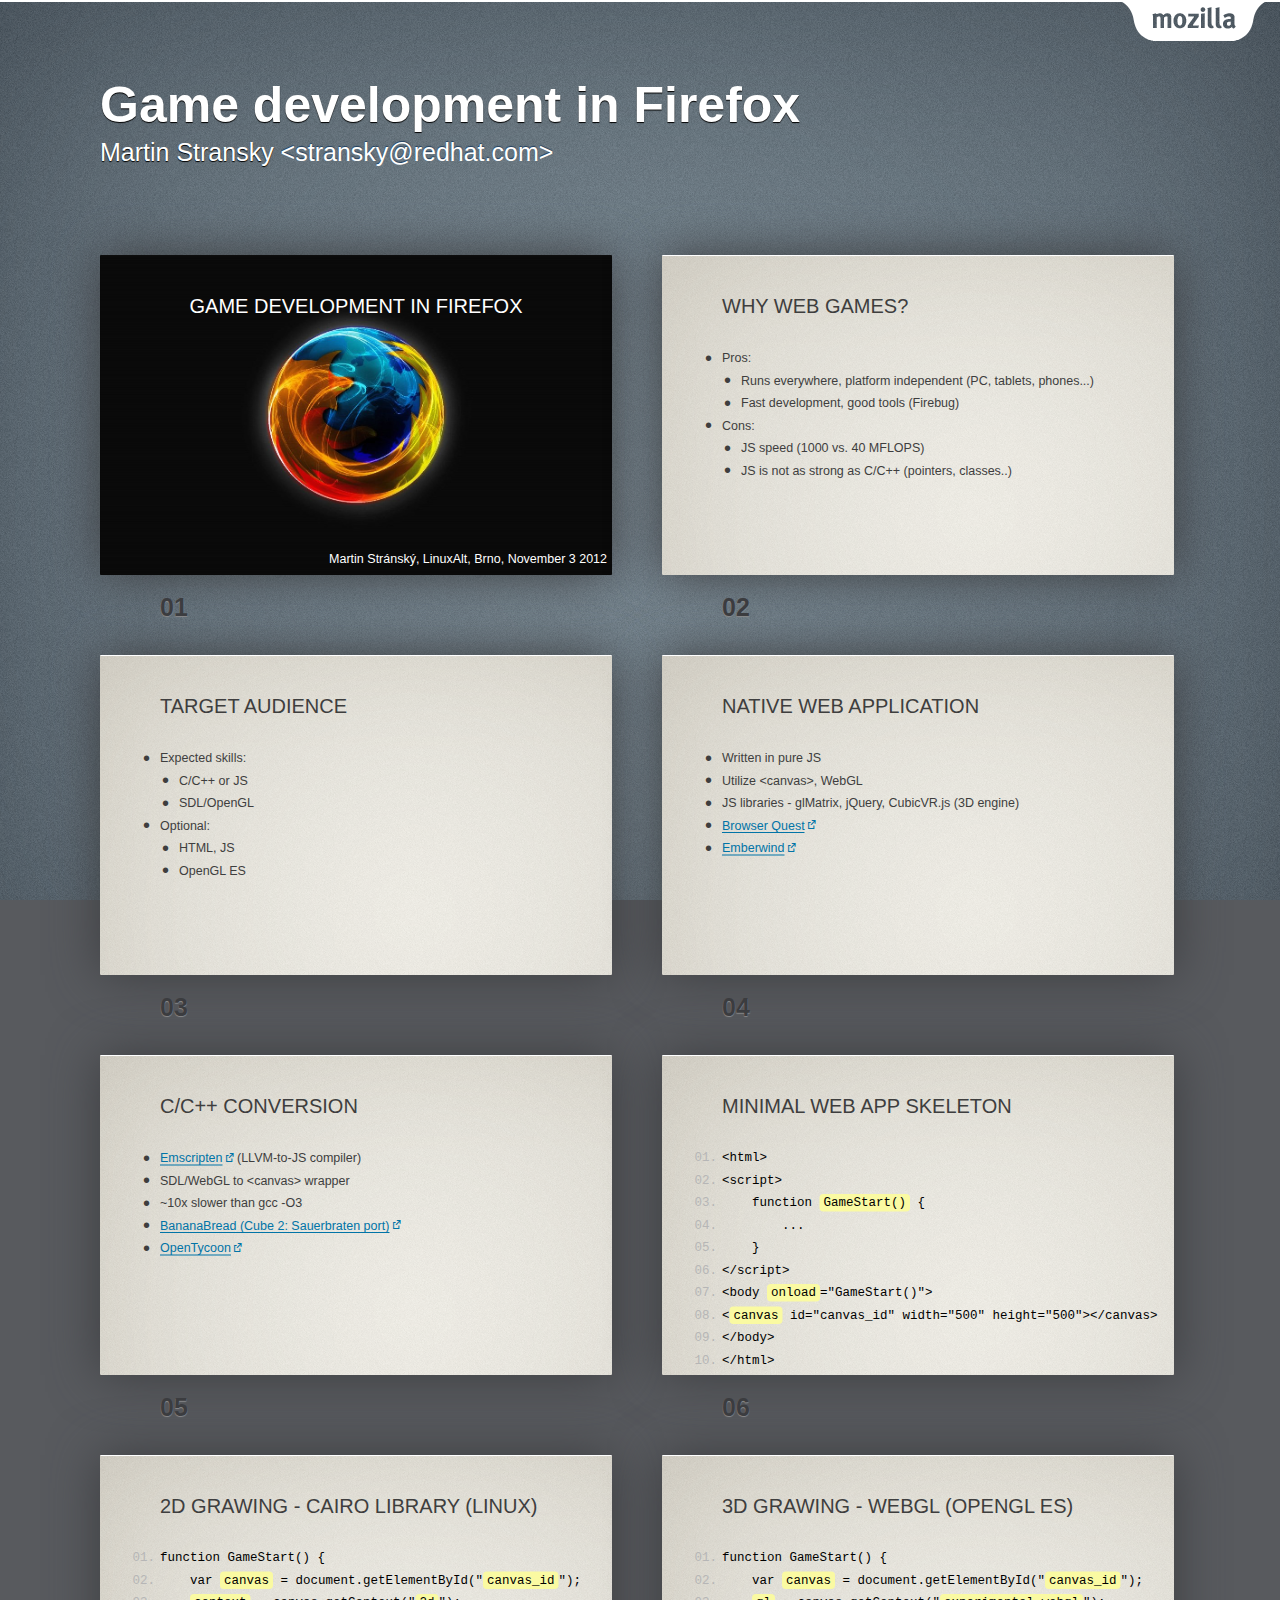
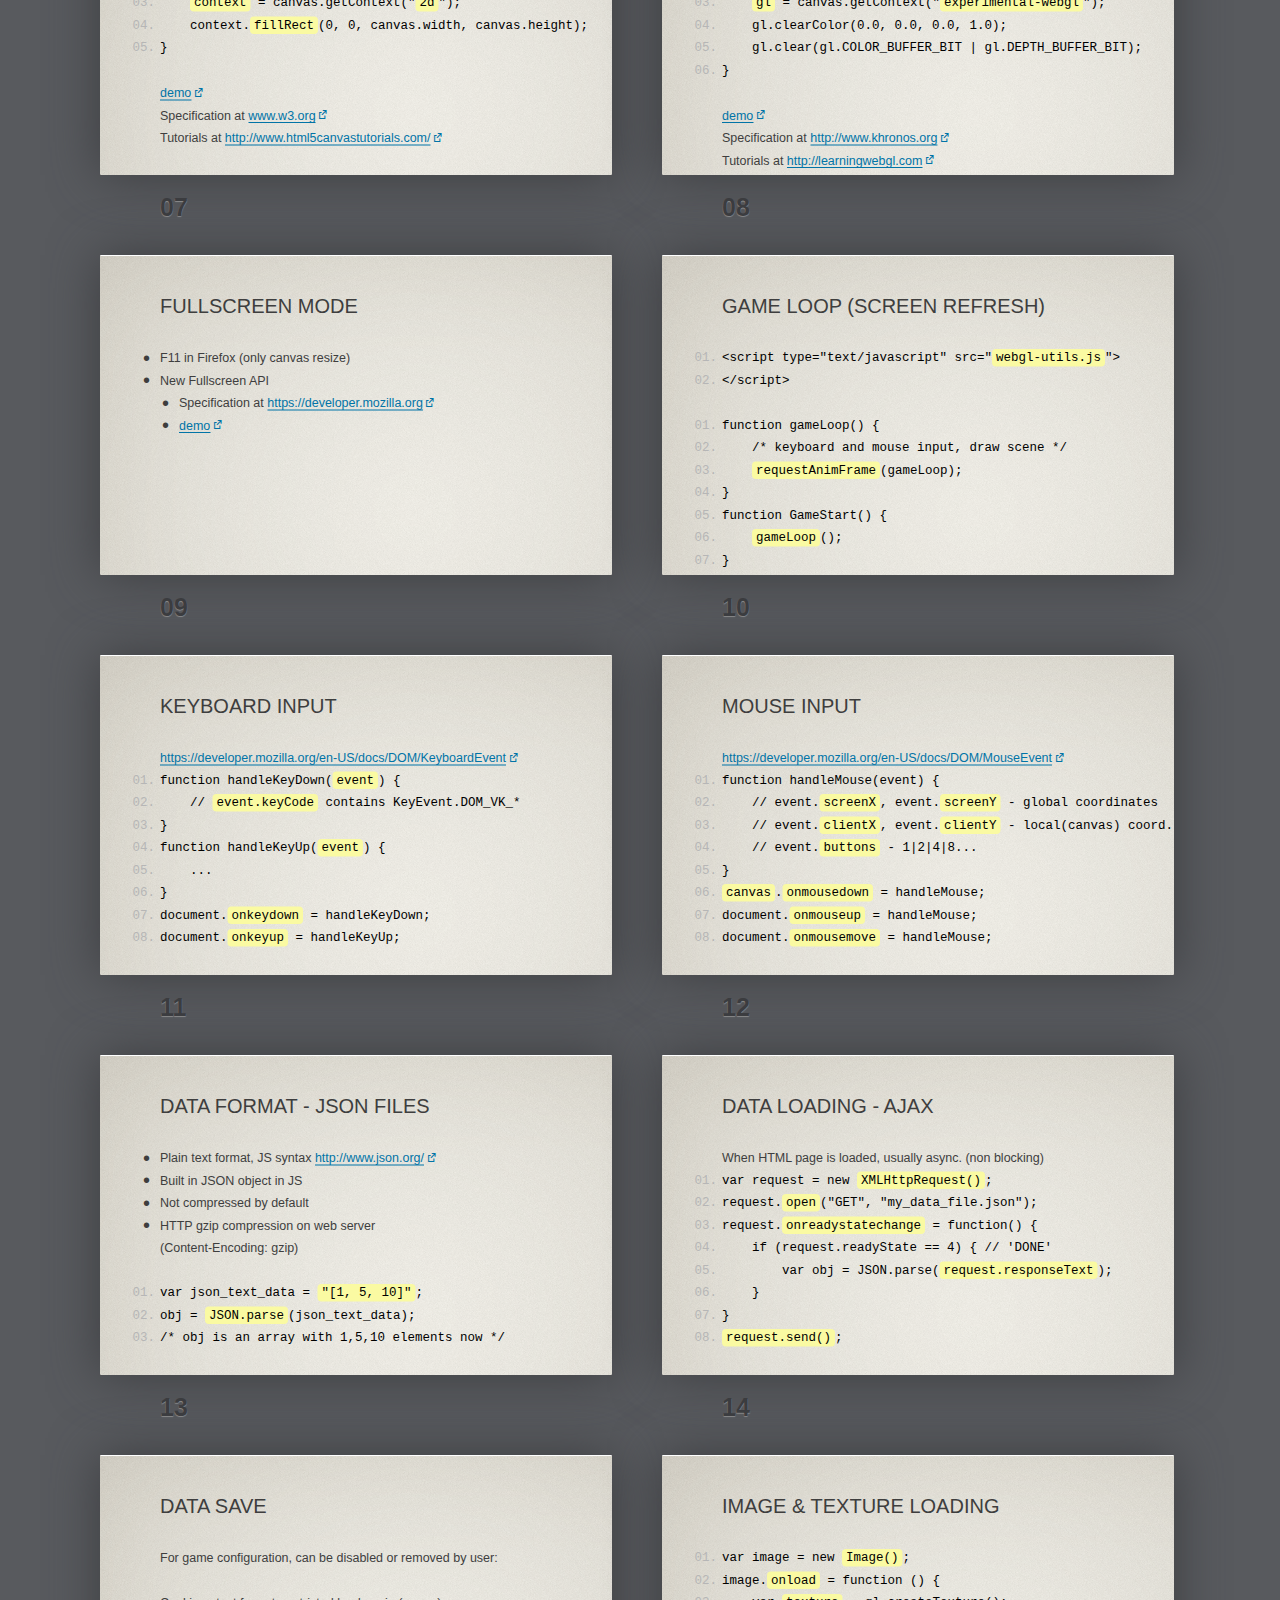
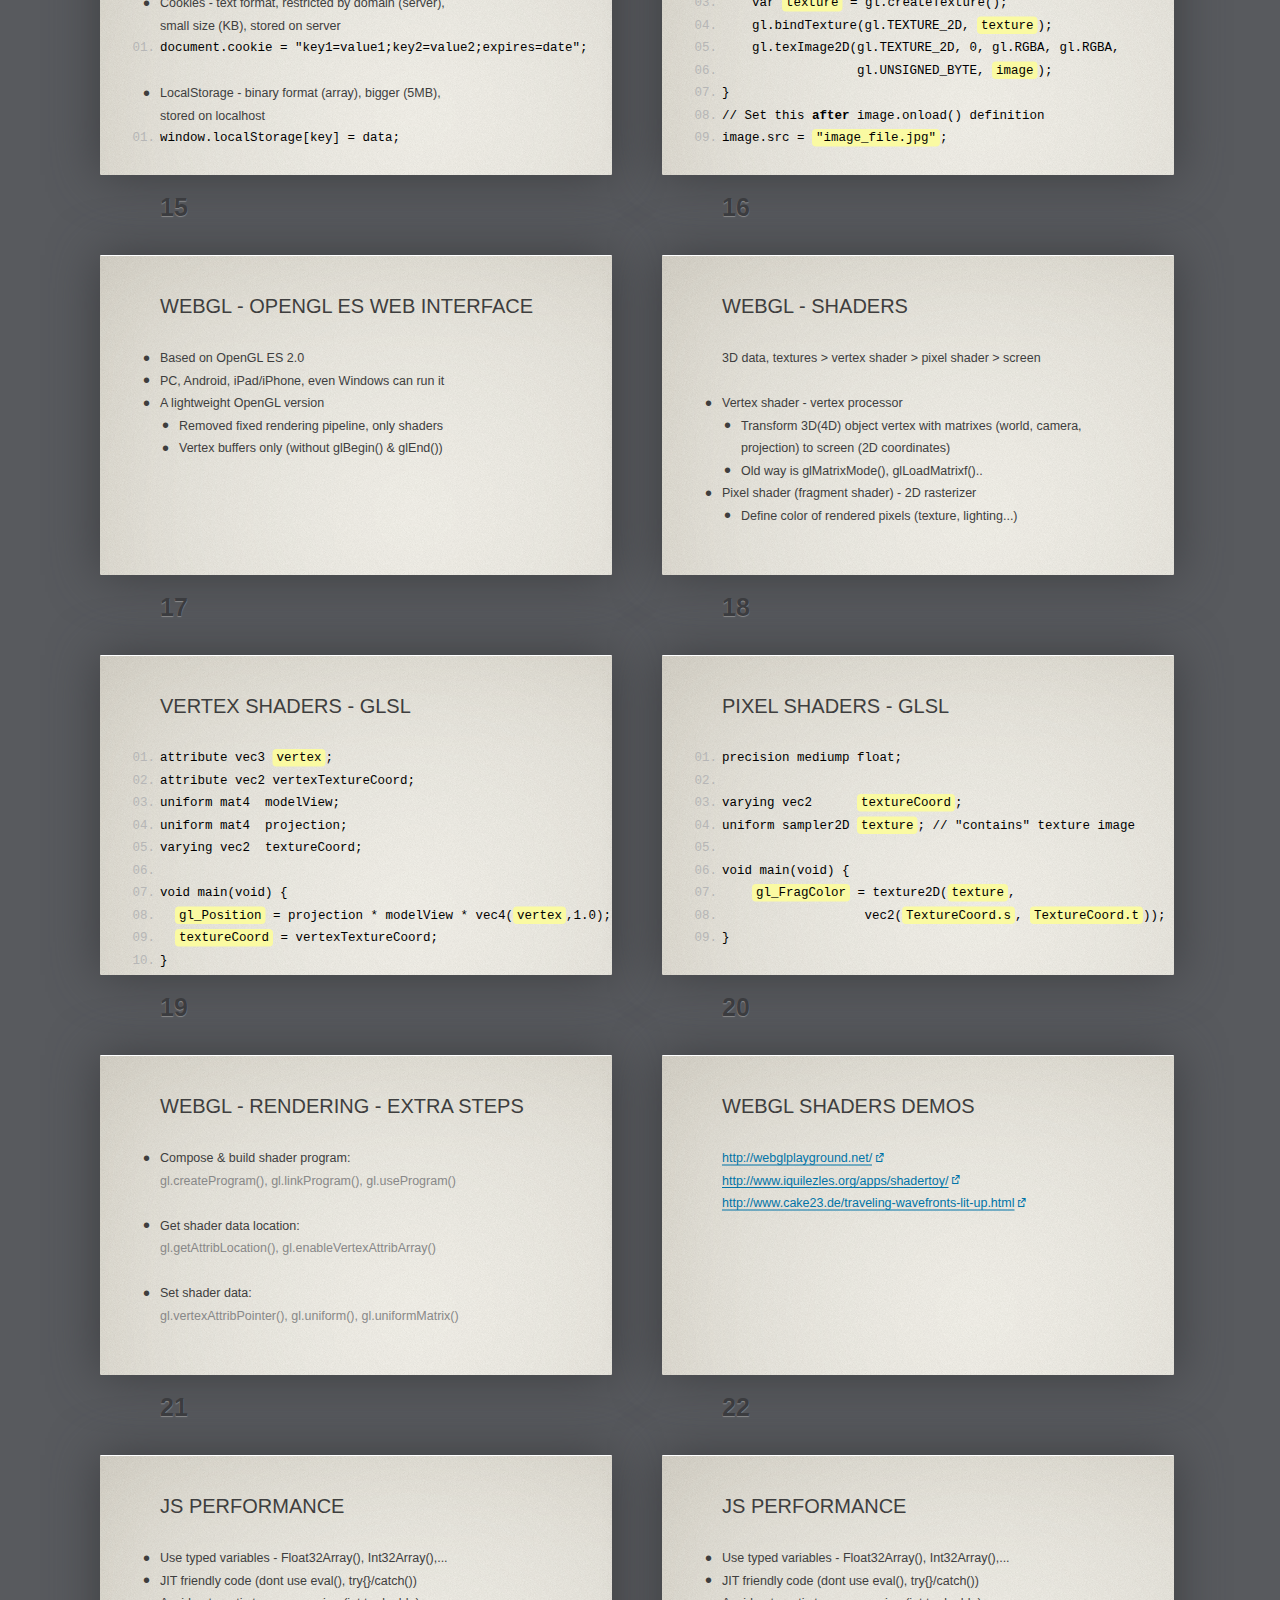
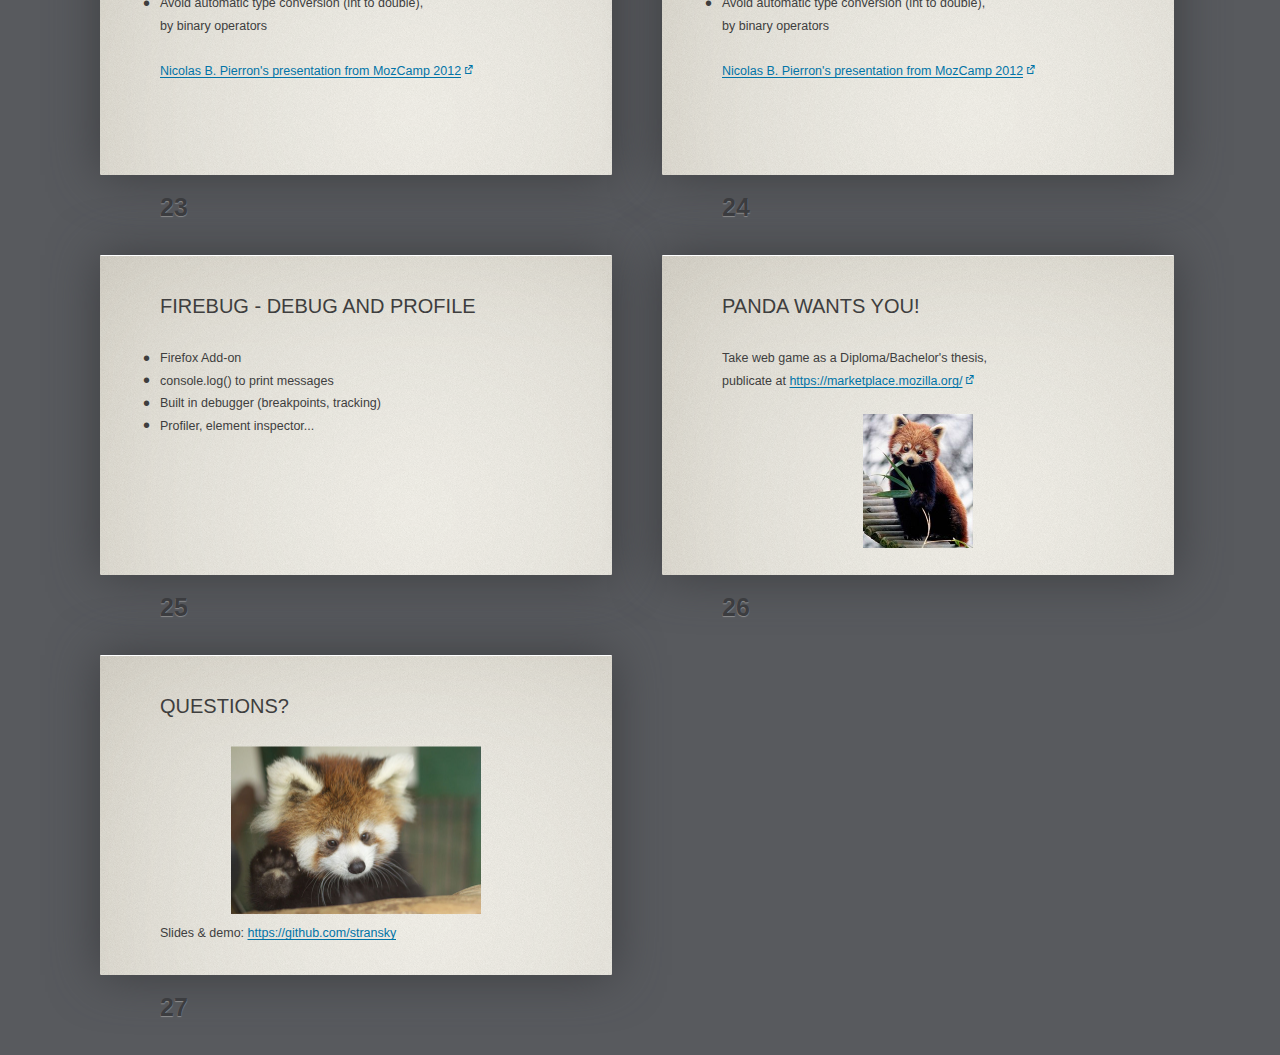
==== commit 82a7ae95: "Finished slides" ====
--- a/doc/slides/web_games.html
+++ b/doc/slides/web_games.html
@@ -304,6 +304,30 @@
 		</section>
 	</div></div>
   
+  <div class="slide" id="data_storing"><div>
+		<section>
+			<header>
+				<h2>Data save</h2>
+			</header>
+      For game configuration, can be disabled or removed by user:<br><br>
+      <ul>
+      <li>Cookies - text format, restricted by domain (server),<br>
+          small size (KB), stored on server
+      <pre>
+      <code>document.cookie = "key1=value1;key2=value2;expires=date";</code>
+      </pre>
+      </li>
+      <li>LocalStorage - binary format (array), bigger (5MB),<br>stored on localhost
+      <pre>
+      <code>window.localStorage[key] = data;</code>
+      </pre>
+      </li>
+      </ul>
+      </li>
+      </ul>
+		</section>
+	</div></div>
+  
   <div class="slide" id="images_loading"><div>
 		<section>
 			<header>
@@ -344,144 +368,167 @@
 		<section>
 			<header>
 				<h2>WebGL - Shaders</h2>
+			</header>      
+      3D data, textures > vertex shader > pixel shader > screen
+      <br>
+      <br>      
+			<ul>
+				<li>Vertex shader - vertex processor</li>
+        <ul>
+          <li>Transform 3D(4D) object vertex with matrixes (world, camera, projection) to screen (2D coordinates)
+          </li>
+          <li>Old way is glMatrixMode(), glLoadMatrixf()..
+          </li>
+        </ul>
+        <li>Pixel shader (fragment shader) - 2D rasterizer</li>
+        <ul>
+          <li>Define color of rendered pixels (texture, lighting...)</li>          
+        </ul>
+			</ul>
+		</section>
+	</div></div>
+  
+  <div class="slide" id="webgl_vertex_shaders"><div>
+		<section>
+			<header>
+				<h2>Vertex Shaders - GLSL</h2>
 			</header>
       <pre>
-      <code>Raw 3D data -> vertex shader -> pixel shader -> screen</code>
+      <code>attribute vec3 <mark>vertex</mark>;</code>
+      <code>attribute vec2 vertexTextureCoord;</code>      
+      <code>uniform mat4  modelView;</code>
+      <code>uniform mat4  projection;</code>      
+      <code>varying vec2  textureCoord;</code>
+      <code> </code>
+      <code>void main(void) {</code>
+      <code>  <mark>gl_Position</mark> = projection * modelView * vec4(<mark>vertex</mark>,1.0);</code>
+      <code>  <mark>textureCoord</mark> = vertexTextureCoord;</code>
+      <code>}</code>
       </pre>
 		</section>
 	</div></div>
-
-	<div class="slide" id="OrderedList"><div>
-		<section>
-			<header>
-				<h2>Ordered List</h2>
-			</header>
-			<ol>
-				<li>Note that use of this tool</li>
-				<li>Erase your hard drive.</li>
-				<li>May or may not crash your browser
-					<ul>
-						<li>This tool is provided</li>
-						<li>Or much in the way of explanation</li>
-						<li>Without warranty, guarantee</li>
-					</ul>
-				</li>
-				<li>Lock up your machine</li>
-			</ol>
-		</section>
-	</div></div>
-
-
-	<div class="slide" id="InTheMiddle"><div>
-		<section>
-			<header>
-				<h2>In the Middle</h2>
-			</header>
-			<svg xmlns="http://www.w3.org/2000/svg" width="256" height="256" viewBox="0 0 512 512" class="middle">
-				<path fill="#0174A7" d="m315 259l18-18 179 179v-36l-161-161 18-18 143 143v-36l-125-125 18-18 107 107v-225c0-28-23-51-51-51h-410c-28 0-51 23-51 51v410c0 28 23 51 51 51h191c17-25 14-59-8-81l-63-63-63-63c-55-55-55-145-0-199 55-55 144-55 199 0l9 7h109l-163 163v-107l-9-9c-25-25-66-25-91-0-25 25-25 66 0 91l63 63 63 63c37 37 49 89 37 135h136c28 0 51-23 51-51v-5l-197-197z"/>
-			</svg>
-		</section>
-	</div></div>
-
-
-	<div class="slide cover" id="FitToHeight"><div>
-		<section>
-			<header>
-				<h2>Fit to height</h2>
-			</header>
-			<img src="pictures/picture.jpg" alt="">
-		</section>
-	</div></div>
-
-	<div class="slide cover w" id="FitToWidth"><div>
-		<section>
-			<header>
-				<h2>Fit to width</h2>
-			</header>
-			<img src="pictures/picture.jpg" alt="">
-		</section>
-	</div></div>
-
-	<div class="slide" id="CodeSample"><div>
-		<section>
-			<header>
-				<h2>Code Sample</h2>
-			</header>
-			<pre>
-				<code>&lt;html lang="en-US"&gt;</code>
-				<code><mark>&lt;head&gt;</mark></code>
-				<code>    &lt;title&gt;Shower&lt;/title&gt;</code>
-				<code>    &lt;meta charset="<mark class="important">UTF-8</mark>"&gt;</code>
-				<code>    &lt;link rel="stylesheet" href="s/screen.css"&gt;</code>
-				<code>    &lt;script src="j/jquery.js"&gt;&lt;/script&gt;</code>
-				<code><mark>&lt;/head&gt;</mark></code>
-			</pre>
-		</section>
-	</div></div>
-
-	<div class="slide" id="CodeNotes"><div>
-		<section>
-			<header>
-				<h2>Code Notes</h2>
-			</header>
-			<pre>
-				<code><mark>&lt;html</mark> lang="en-US"&gt;</code>
-			</pre>
-			<p class="note">May or may not crash your browser</p>
-			<pre>
-				<code><mark>&lt;meta</mark> charset="<mark>UTF-8</mark>"&gt;</code>
-			</pre>
-			<p class="note">Lock up your machine</p>
-		</section>
-	</div></div>
-
-	<div class="slide shout" id="Shout"><div>
-		<section>
-			<header>
-				<h2>Warning<br>Message</h2>
-			</header>
-		</section>
-	</div></div>
-
-	<div class="slide shout" id="Demo"><div>
-		<section>
-			<header>
-				<h2><a href="examples/index.htm" target="_blank">Demo</a></h2>
-			</header>
-		</section>
-	</div></div>
-
-	<div class="slide" id="BlockQuote"><div>
-		<section>
-			<header>
-				<h2>Block Quote</h2>
-			</header>
-			<blockquote>
-				<p>This tool is provided without warranty, guarantee, or much in the way of explanation. Note that use of this tool may or may not crash your browser, lock up your machine, erase your hard drive.</p>
-			</blockquote>
-		</section>
-	</div></div>
-
+  
+  <div class="slide" id="webgl_pixel_shaders"><div>
+		<section>
+			<header>
+				<h2>Pixel Shaders - GLSL</h2>
+			</header>
+      <pre>
+      <code>precision mediump float;</code>
+      <code> </code>
+      <code>varying vec2      <mark>textureCoord</mark>;</code>
+      <code>uniform sampler2D <mark>texture</mark>; // "contains" texture image</code>
+      <code> </code>
+      <code>void main(void) {</code>
+      <code>    <mark>gl_FragColor</mark> = texture2D(<mark>texture</mark>, </code>
+      <code>                   vec2(<mark>TextureCoord.s</mark>, <mark>TextureCoord.t</mark>));</code>
+      <code>}</code>
+      </pre>
+		</section>
+	</div></div>
+  
+  <div class="slide" id="webgl_rendering"><div>
+		<section>
+			<header>
+				<h2>WebGL - rendering - extra steps</h2>
+			</header>      
+      <ul>
+      <li>Compose &amp; build shader program:
+      <p class="note">gl.createProgram(), gl.linkProgram(), gl.useProgram()</p>
+      </li>
+      <li>Get shader data location:<br>
+      <p class="note">gl.getAttribLocation(), gl.enableVertexAttribArray()</p>
+      </li>
+      <li>Set shader data:<br>
+      <p class="note">gl.vertexAttribPointer(), gl.uniform(), gl.uniformMatrix()</p>
+      </li>
+      </ul>
+		</section>
+	</div></div>
+
+  <div class="slide" id="webgl_shaders_demo"><div>
+		<section>
+			<header>
+				<h2>WebGL Shaders demos</h2>
+			</header>      
+				<h2><a href="http://webglplayground.net/" target="_blank">http://webglplayground.net/</a></h2>
+				<h2><a href="http://www.iquilezles.org/apps/shadertoy/" target="_blank">http://www.iquilezles.org/apps/shadertoy/</a></h2>
+				<h2><a href="http://www.cake23.de/traveling-wavefronts-lit-up.html" target="_blank">http://www.cake23.de/traveling-wavefronts-lit-up.html</a></h2>
+		</section>
+	</div></div>
+  
+  <div class="slide" id="js_performance"><div>
+		<section>
+			<header>
+				<h2>JS performance</h2>
+			</header>      
+      <ul>
+      <li>Use typed variables - Float32Array(), Int32Array(),...</li>
+      <li>JIT friendly code (dont use eval(), try{}/catch())</li>
+      <li>Avoid automatic type conversion (int to double),<BR>by binary operators</li>
+      </ul>
+      <a href="https://github.com/nbp/mozcamp-eu-2012-js-optim" target="_blank">
+      Nicolas B. Pierron's presentation from MozCamp 2012
+      </a>
+		</section>
+	</div></div>
+  
+  <div class="slide" id="js_performance"><div>
+		<section>
+			<header>
+				<h2>JS performance</h2>
+			</header>      
+      <ul>
+      <li>Use typed variables - Float32Array(), Int32Array(),...</li>
+      <li>JIT friendly code (dont use eval(), try{}/catch())</li>
+      <li>Avoid automatic type conversion (int to double),<BR>
+          by binary operators</li>
+      </ul>
+      <a href="https://github.com/nbp/mozcamp-eu-2012-js-optim" target="_blank">
+      Nicolas B. Pierron's presentation from MozCamp 2012
+      </a>
+		</section>
+	</div></div>
+  
+	<div class="slide" id="firebug_debugger"><div>
+		<section>
+			<header>
+				<h2>Firebug - Debug and Profile</h2>
+			</header>
+			<ul>
+        <li>Firefox Add-on</li>
+				<li>console.log() to print messages</li>
+				<li>Built in debugger (breakpoints, tracking)</li>
+        <li>Profiler, element inspector...</li>
+			</ul>
+		</section>
+	</div></div>
+
+	<div class="slide" id="what_next"><div>
+		<section>
+			<header>
+				<h2>Panda wants you!</h2>
+			</header>
+      Take web game as a Diploma/Bachelor's thesis,<br>
+      publicate at <a href="https://marketplace.mozilla.org/" target="_blank">https://marketplace.mozilla.org/</a>
+      <br><br>
+      <center><img src="pictures/panda_mala.jpg" alt=""></center>
+		</section>
+	</div></div>
+  
 	<div class="slide" id="ThankYou"><div>
 		<section>
 			<header>
-				<h2>Shower Presentation Template</h2>
-			</header>
-			<p>Vadim Makeev, Opera Software</p>
-			<p>Mozilla styling by Chris Heilmann, Mozilla</p>
-			<ul>
-				<li><a href="http://pepelsbey.net">pepelsbey.net</a></li>
-				<li><a href="http://twitter.com/pepelsbey">twitter.com/pepelsbey</a></li>
-				<li><a href="mailto:pepelsbey@gmail.com">pepelsbey@gmail.com</a></li>
-			</ul>
-			<p>Shower: <a href="http://github.com/pepelsbey/shower">github.com/pepelsbey/shower</a></p>
+				<h2>Questions?</h2>
+			</header>
+      <center><img src="pictures/panda_packa.jpg" alt=""></center>
+			<p>Slides &amp; demo: <a href="https://github.com/stransky">https://github.com/stransky</a></p>
 		</section>
 	</div></div>
 	<!--
 		To hide progress bar from entire presentation
 		just remove “progress” element.
-		-->
-	<div class="progress"><div></div></div>
+		-->	
 	<script src="scripts/script.js"></script>
 	<!-- Copyright © 2010–2012 Vadim Makeev — pepelsbey.net -->
 	<!-- Photos by John Carey — fiftyfootshadows.net -->
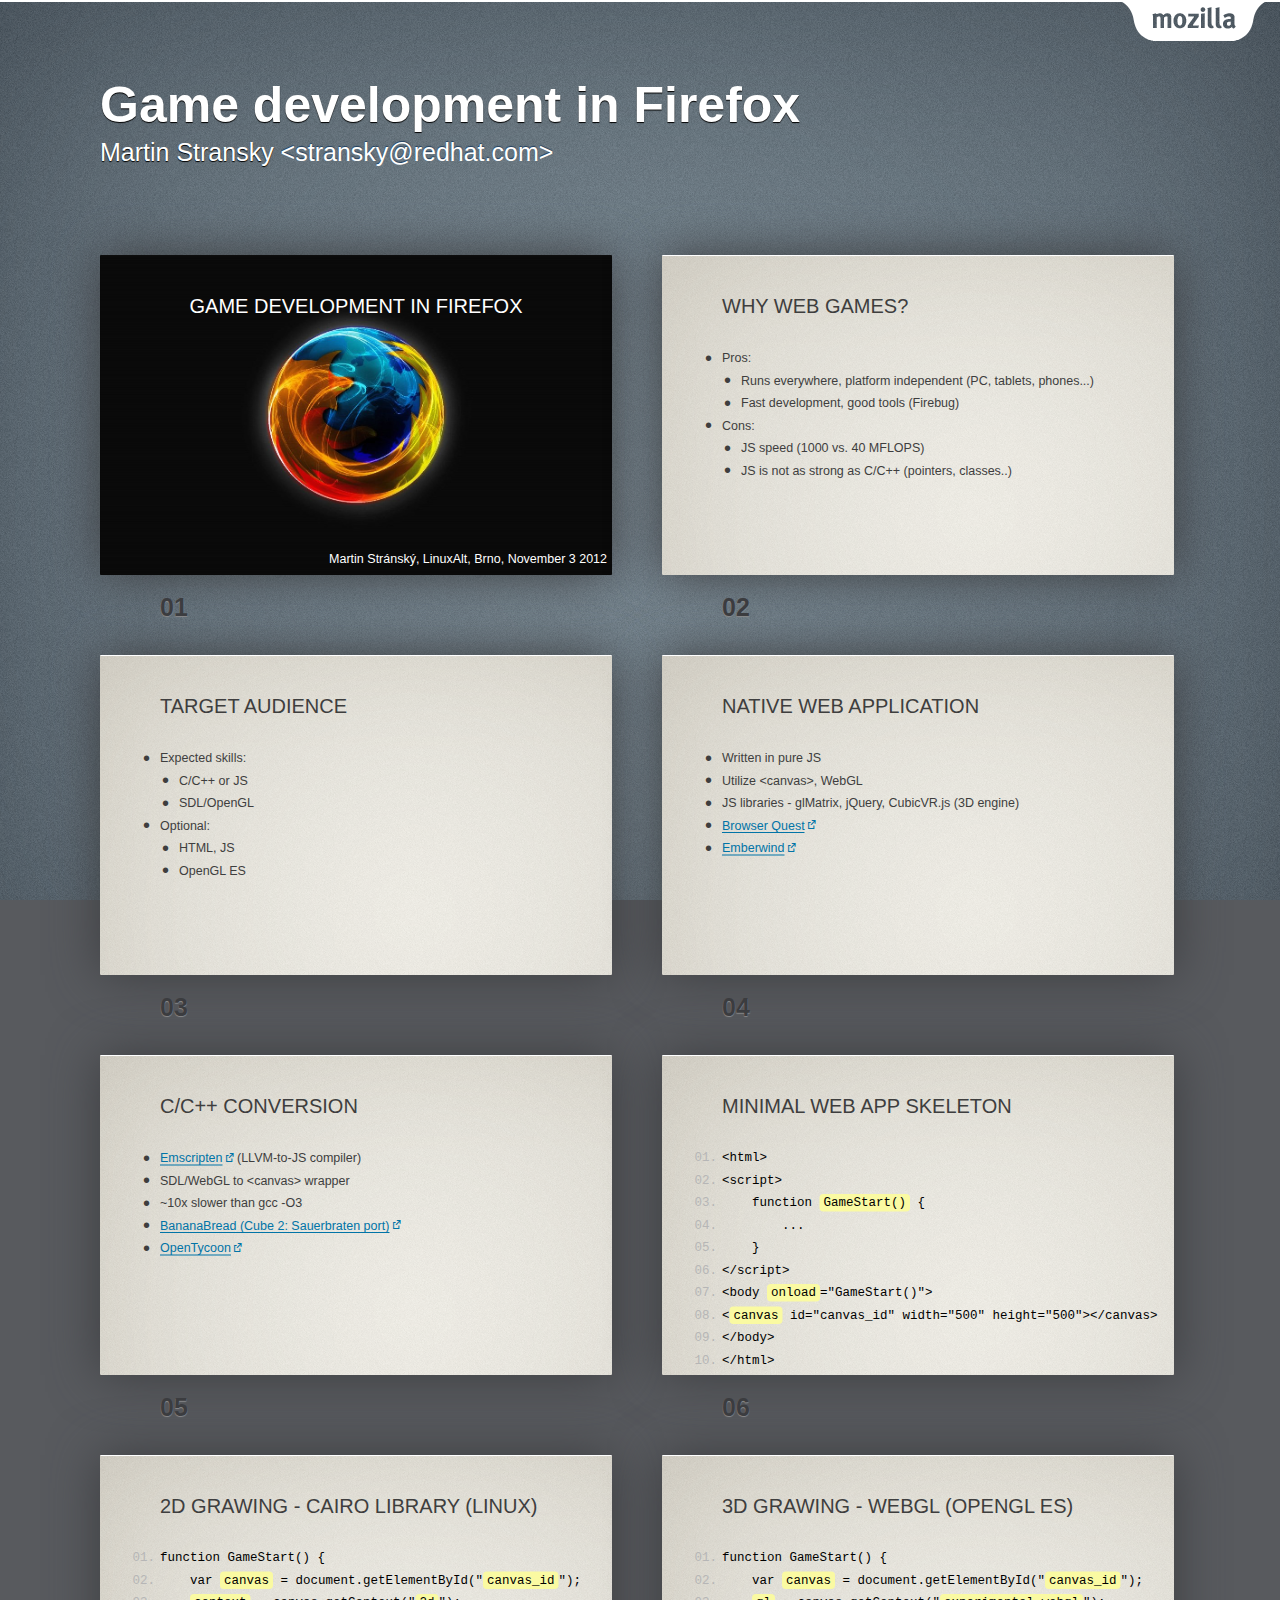
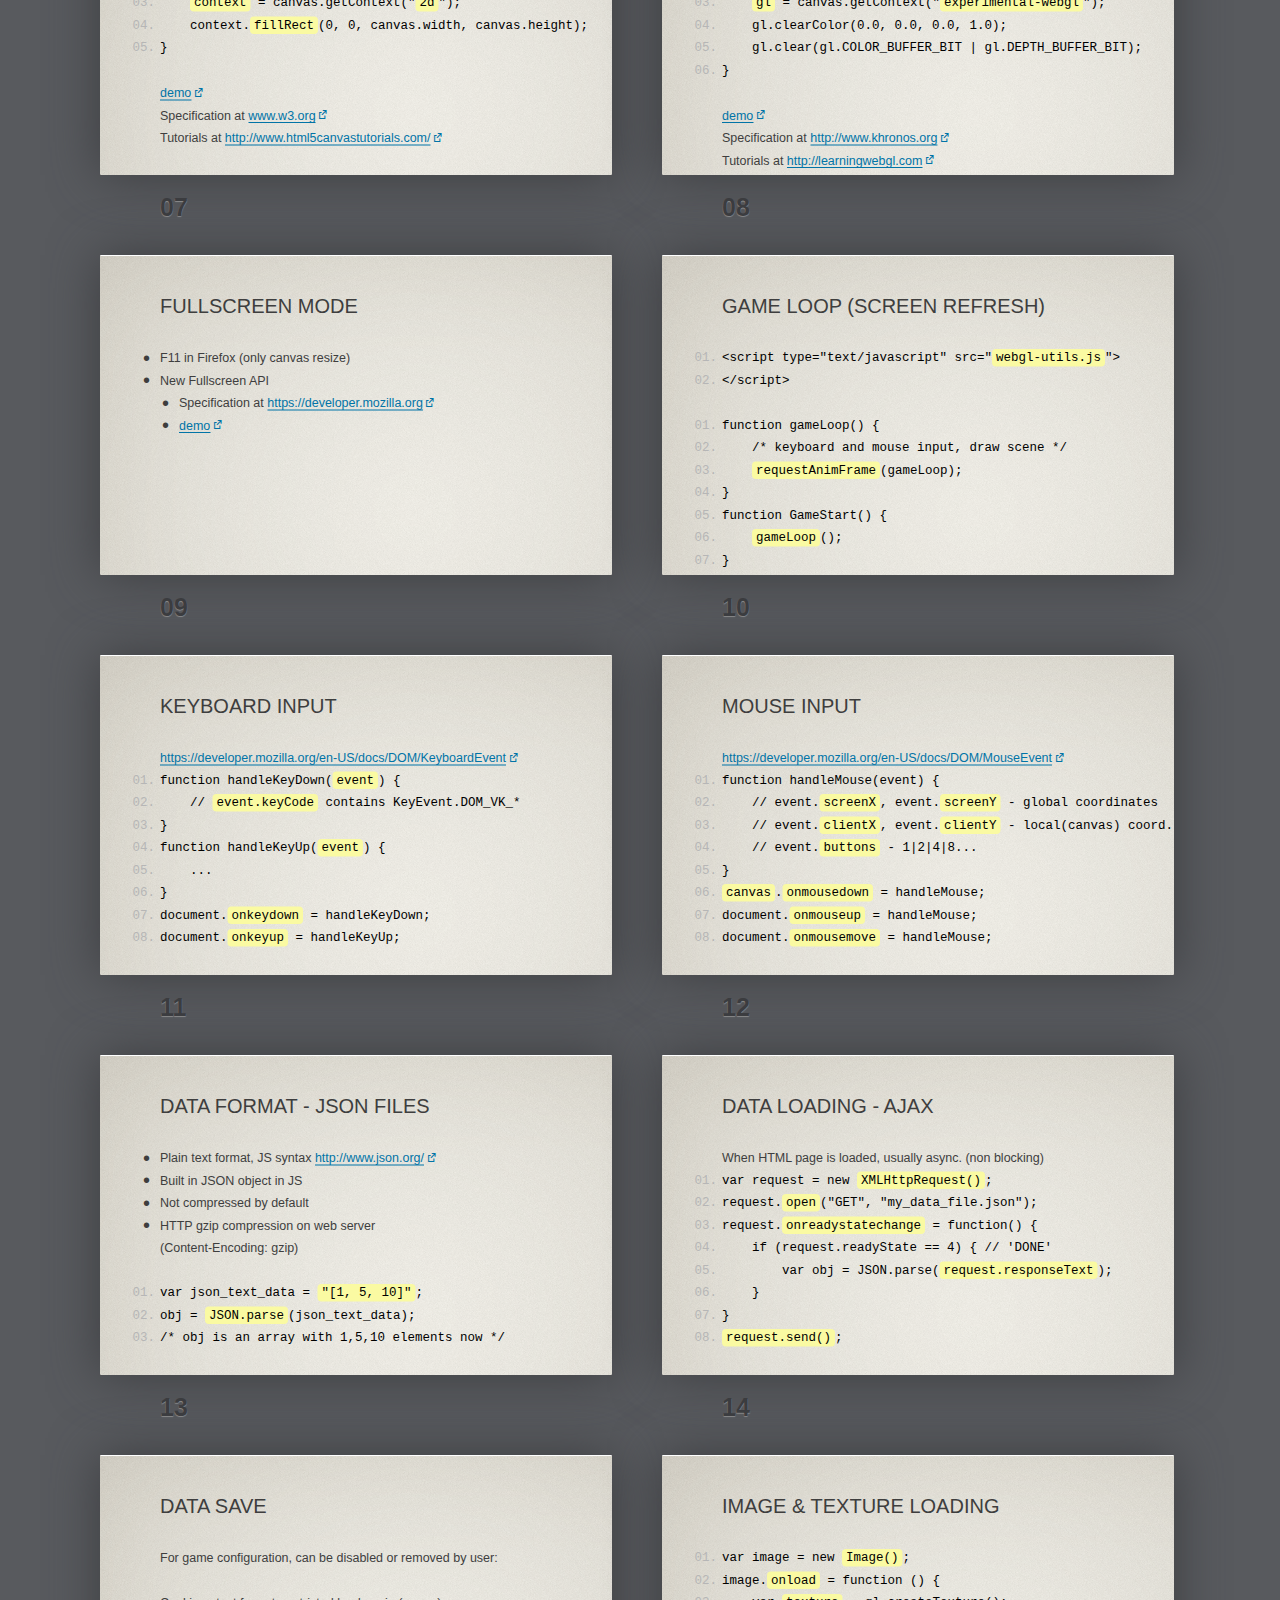
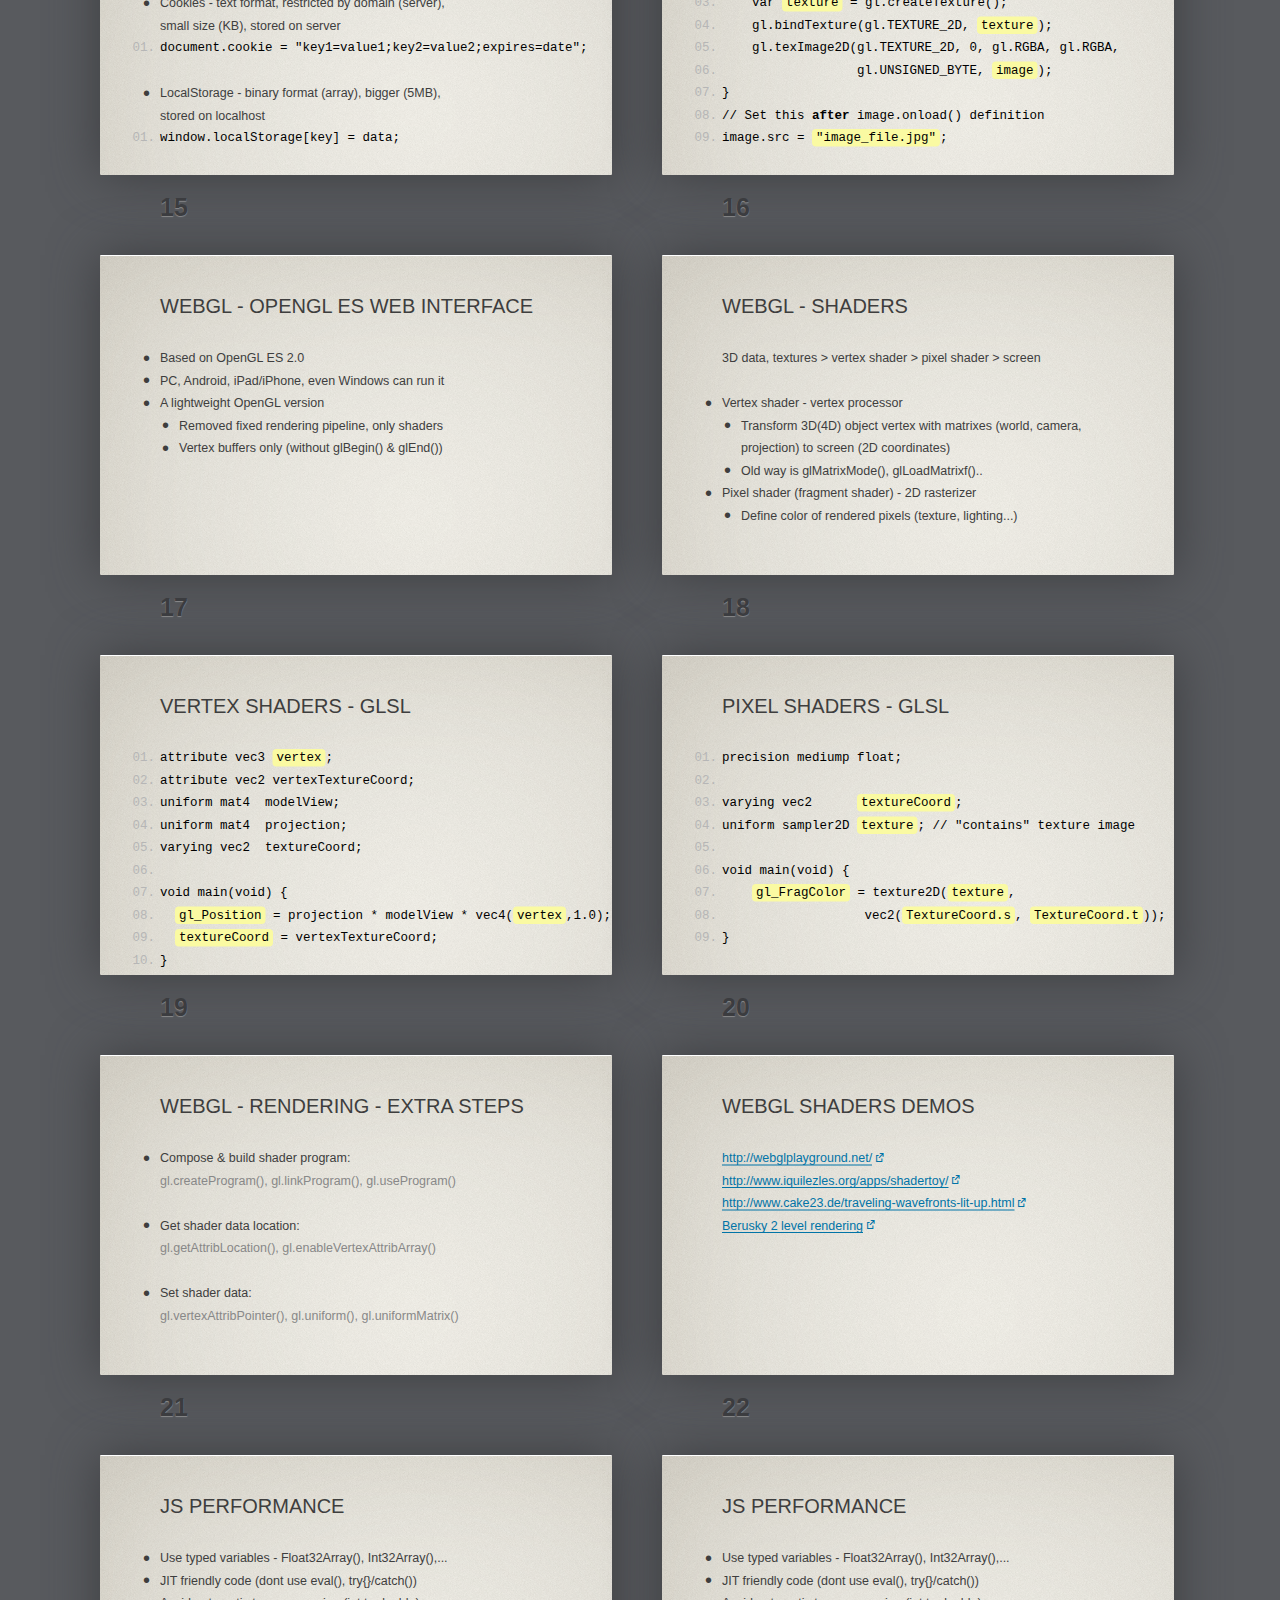
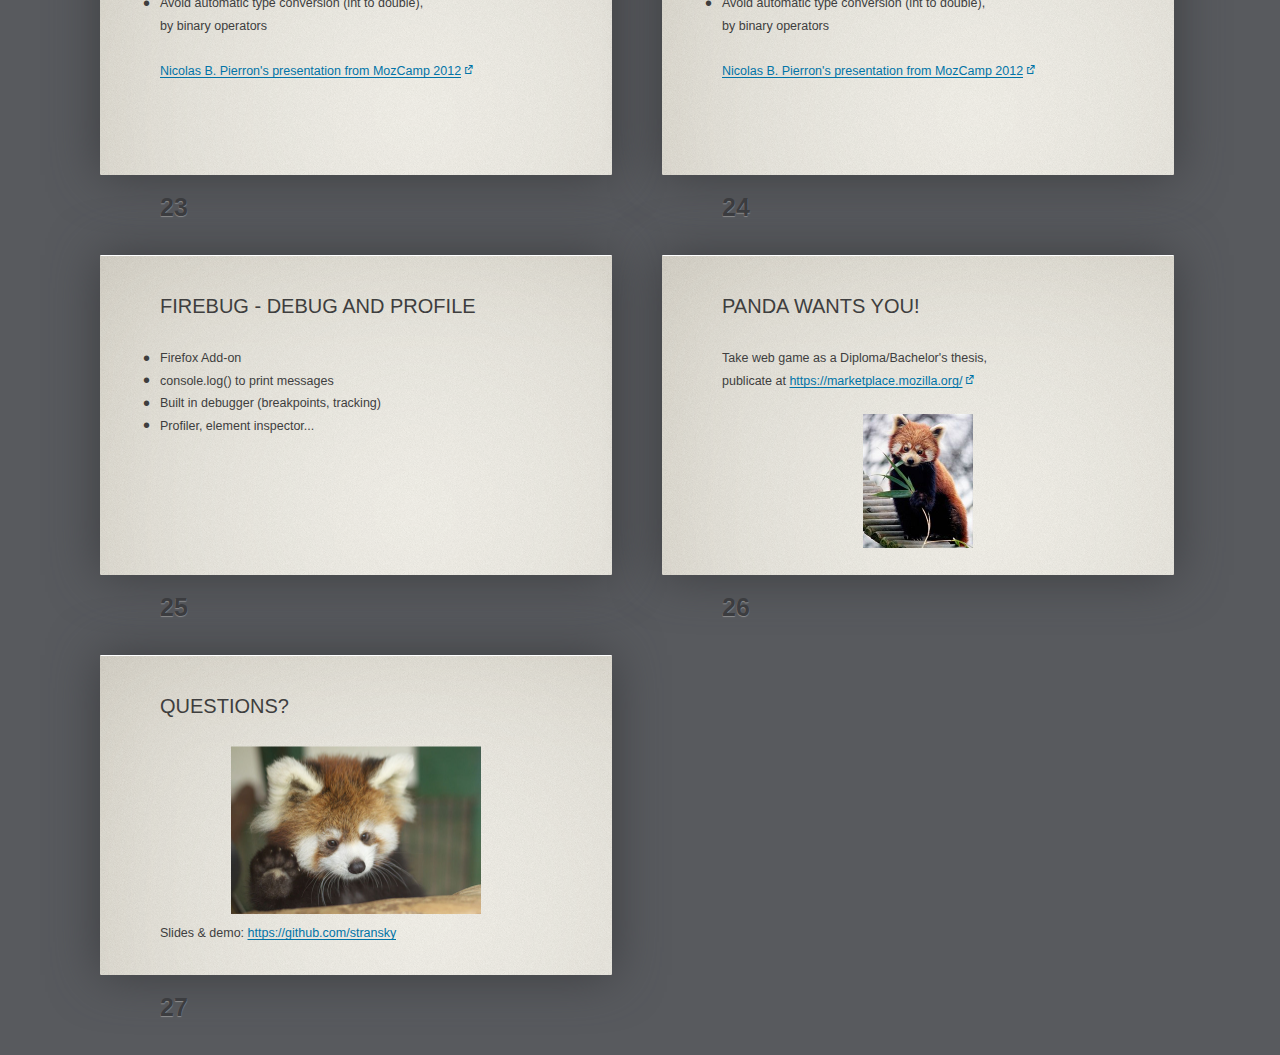
==== commit 6852521f: "dos2unix" ====
--- a/doc/slides/web_games.html
+++ b/doc/slides/web_games.html
@@ -454,6 +454,7 @@
 				<h2><a href="http://webglplayground.net/" target="_blank">http://webglplayground.net/</a></h2>
 				<h2><a href="http://www.iquilezles.org/apps/shadertoy/" target="_blank">http://www.iquilezles.org/apps/shadertoy/</a></h2>
 				<h2><a href="http://www.cake23.de/traveling-wavefronts-lit-up.html" target="_blank">http://www.cake23.de/traveling-wavefronts-lit-up.html</a></h2>
+        <h2><a href="../../index.html" target="_blank">Berusky 2 level rendering</a></h2>
 		</section>
 	</div></div>
   
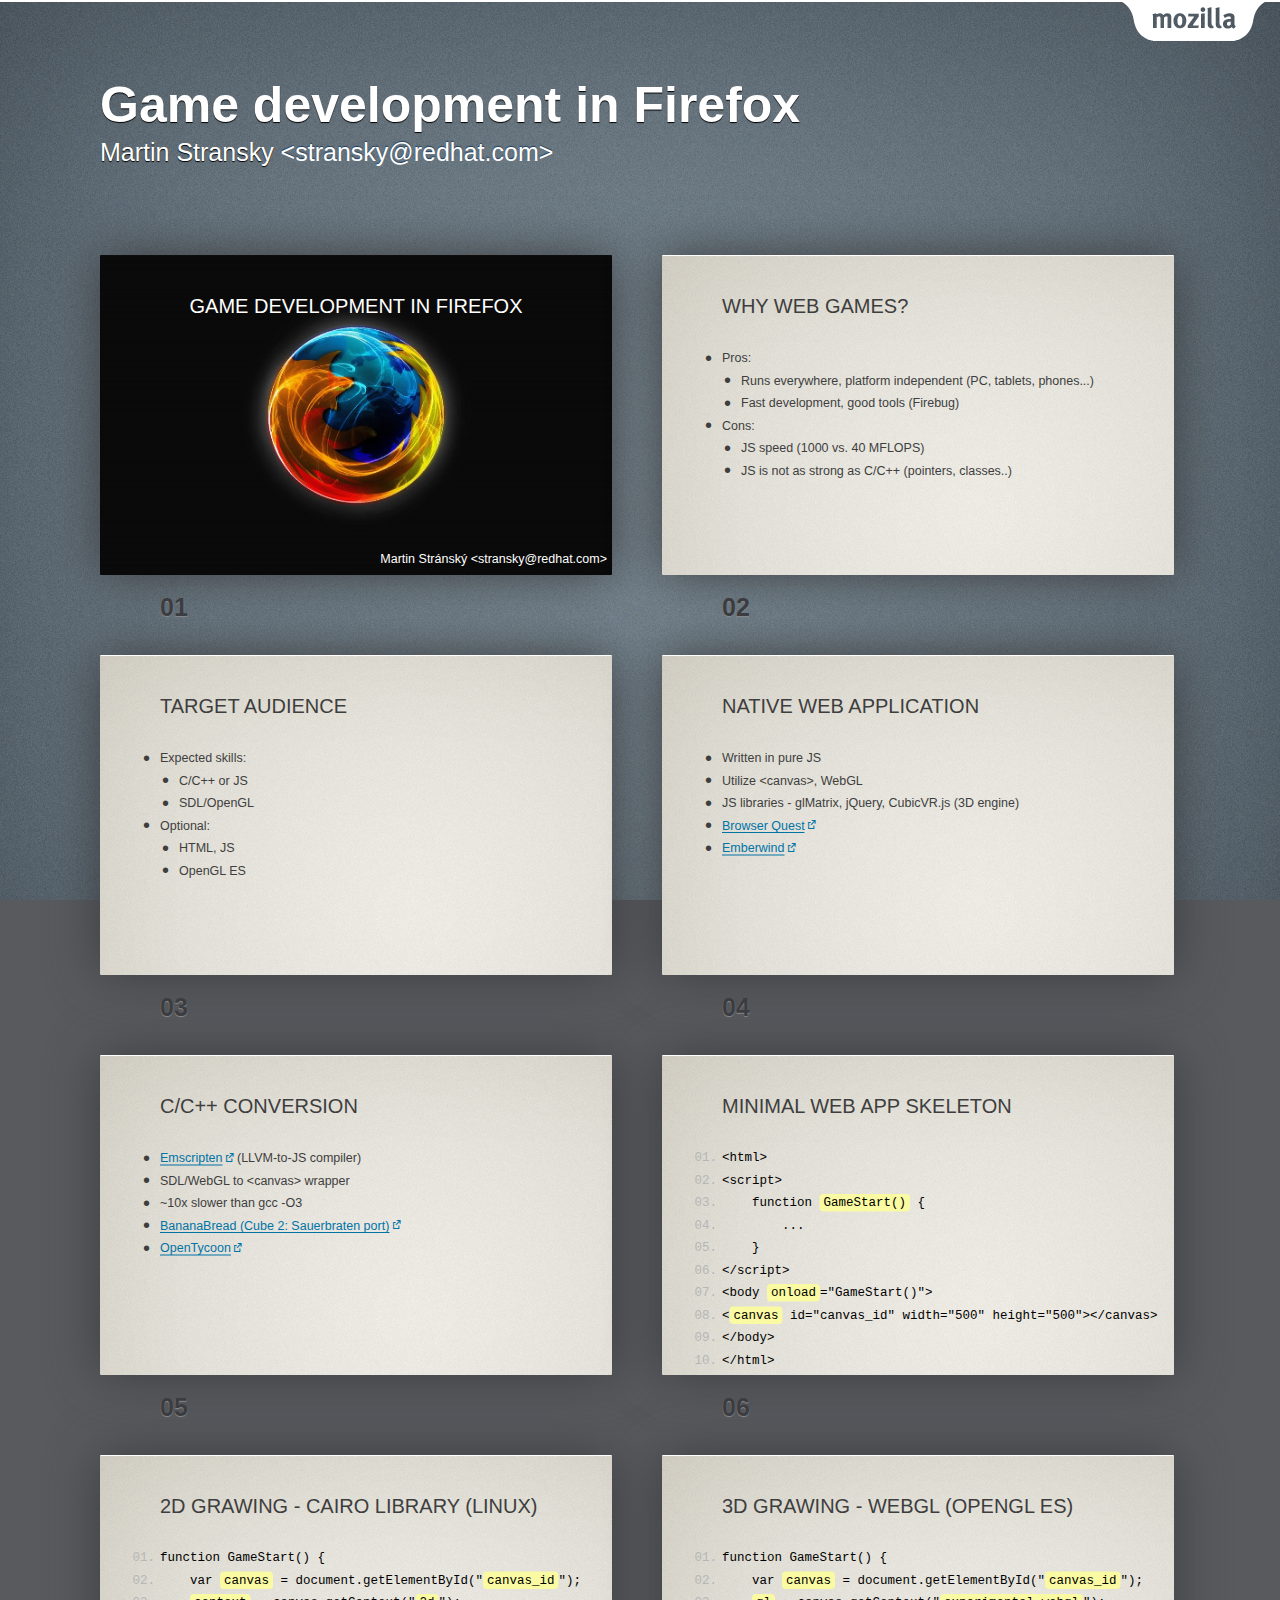
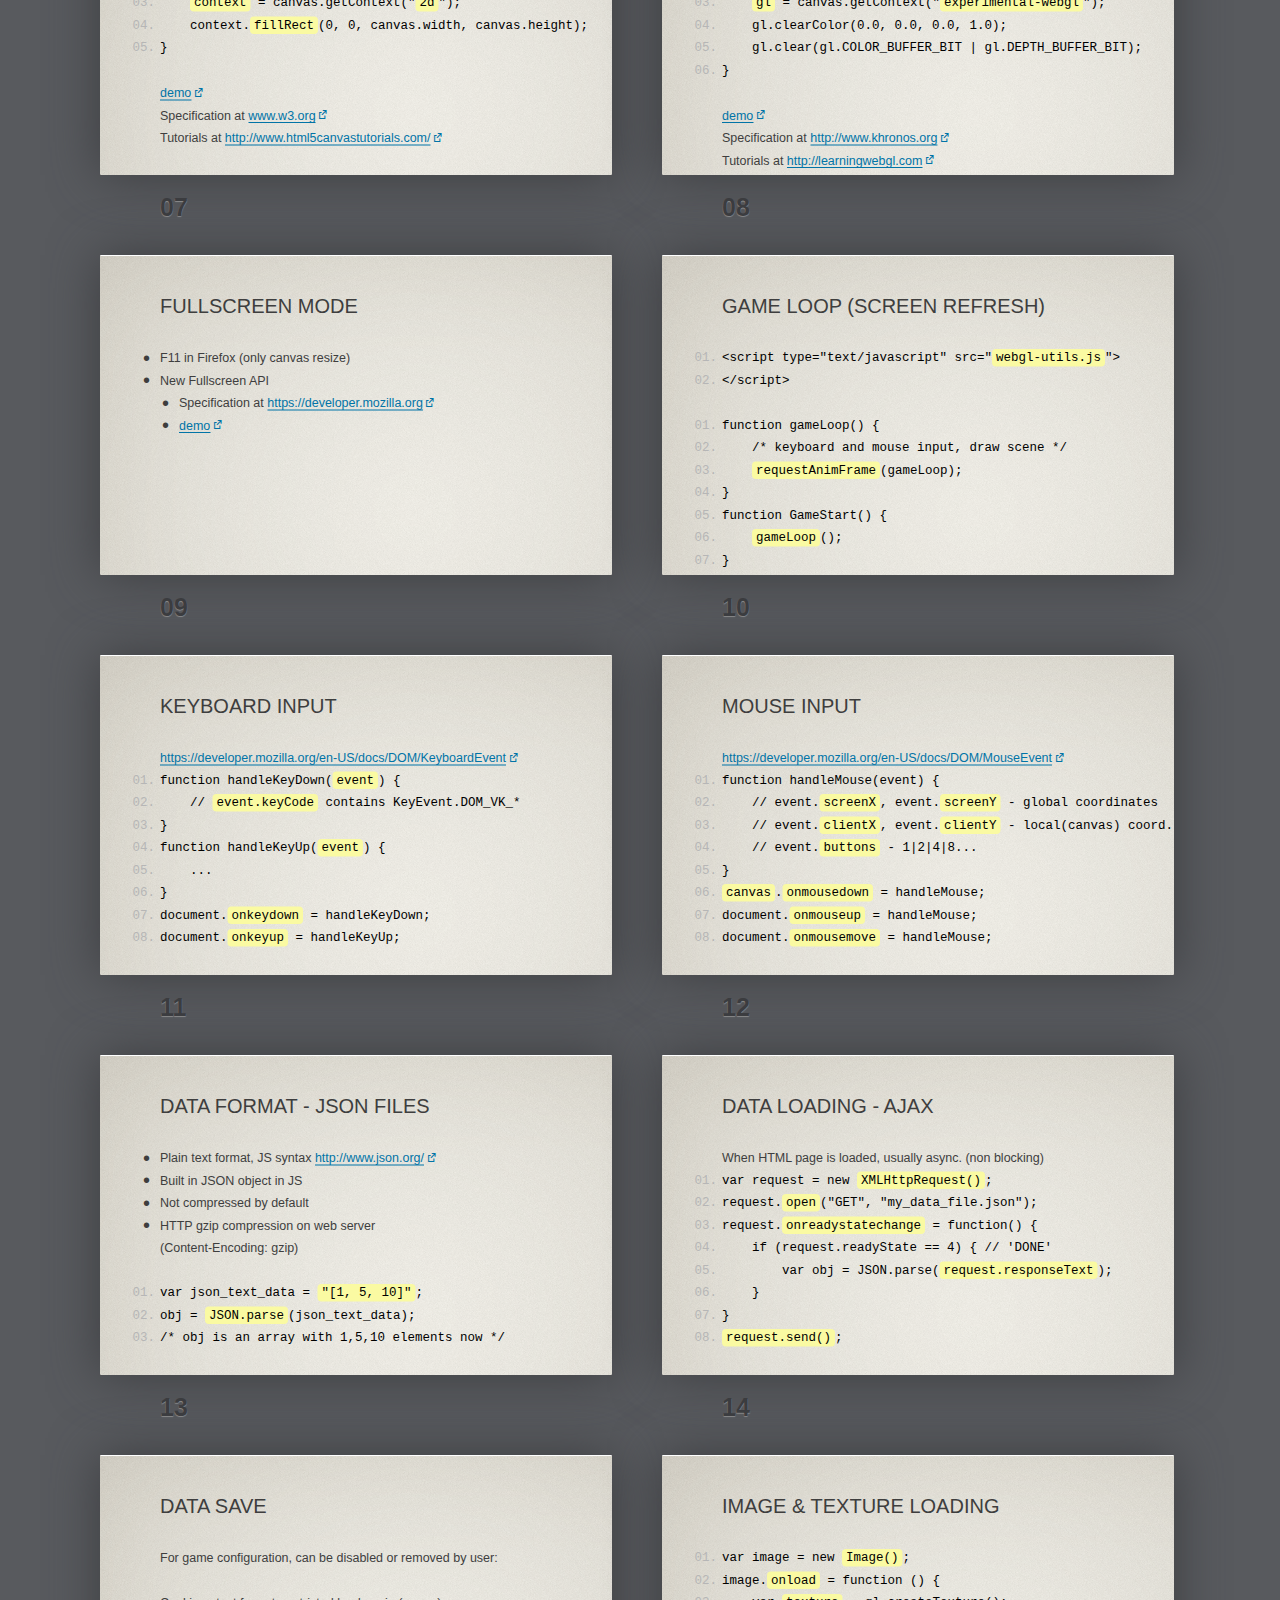
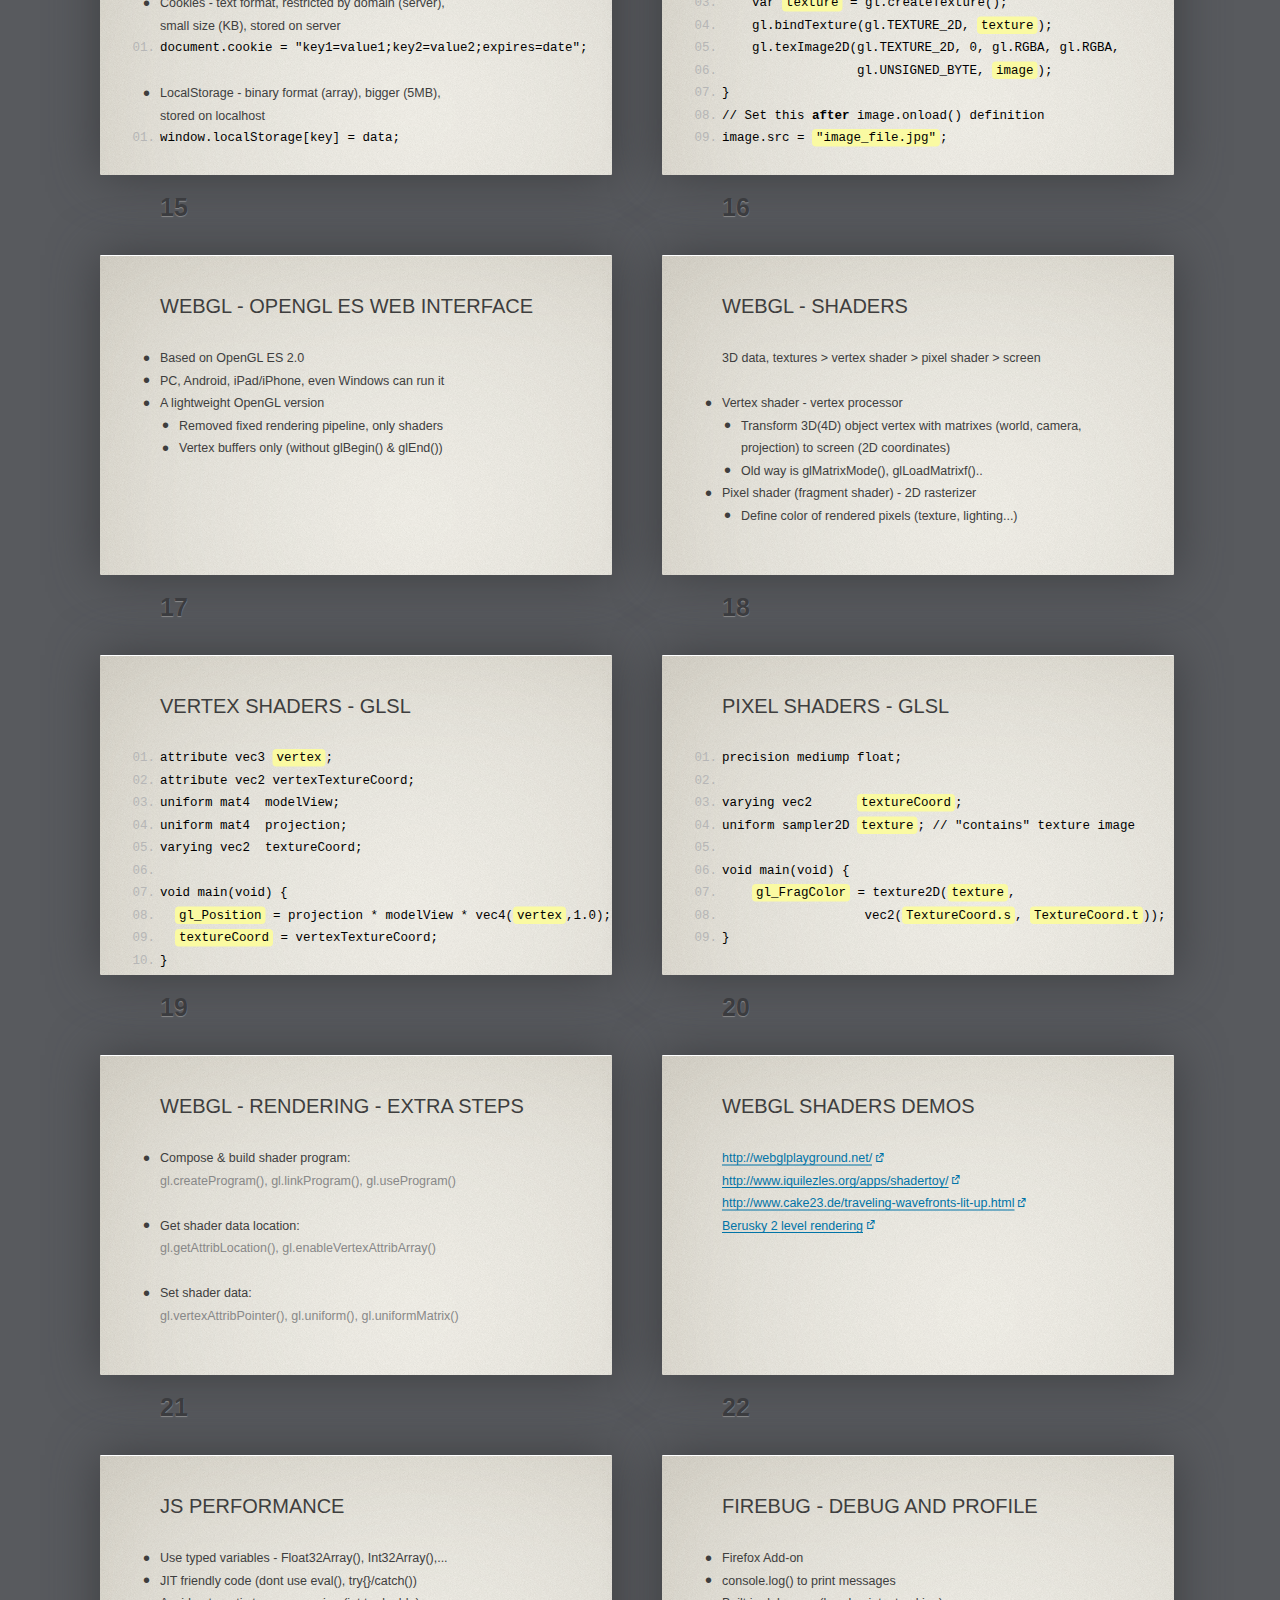
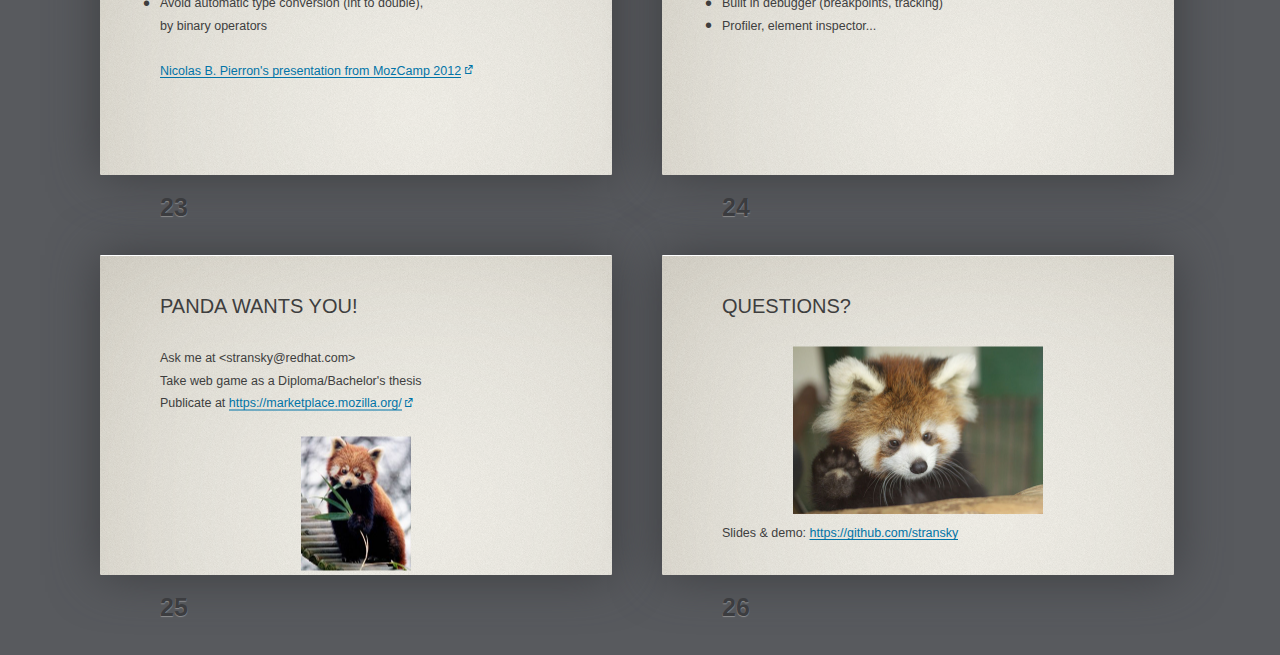
==== commit 1c83c3d0: "fixed slides, canvas resize" ====
--- a/doc/slides/web_games.html
+++ b/doc/slides/web_games.html
@@ -46,7 +46,7 @@
 				<h2>Game development in Firefox</h2>
 			</header>
 			<img src="pictures/cover.jpg" alt="">
-			<footer class="byline">Martin Stránský, LinuxAlt, Brno, November 3 2012</footer>
+			<footer class="byline">Martin Stránský &lt;stransky@redhat.com&gt;</footer>
 		</section>
 	</div></div>
 
@@ -473,24 +473,7 @@
       </a>
 		</section>
 	</div></div>
-  
-  <div class="slide" id="js_performance"><div>
-		<section>
-			<header>
-				<h2>JS performance</h2>
-			</header>      
-      <ul>
-      <li>Use typed variables - Float32Array(), Int32Array(),...</li>
-      <li>JIT friendly code (dont use eval(), try{}/catch())</li>
-      <li>Avoid automatic type conversion (int to double),<BR>
-          by binary operators</li>
-      </ul>
-      <a href="https://github.com/nbp/mozcamp-eu-2012-js-optim" target="_blank">
-      Nicolas B. Pierron's presentation from MozCamp 2012
-      </a>
-		</section>
-	</div></div>
-  
+    
 	<div class="slide" id="firebug_debugger"><div>
 		<section>
 			<header>
@@ -510,9 +493,11 @@
 			<header>
 				<h2>Panda wants you!</h2>
 			</header>
-      Take web game as a Diploma/Bachelor's thesis,<br>
-      publicate at <a href="https://marketplace.mozilla.org/" target="_blank">https://marketplace.mozilla.org/</a>
-      <br><br>
+      Ask me at &lt;stransky@redhat.com&gt;<br>
+      Take web game as a Diploma/Bachelor's thesis<br>
+      Publicate at <a href="https://marketplace.mozilla.org/" target="_blank">https://marketplace.mozilla.org/</a>
+      <br>
+      <br>
       <center><img src="pictures/panda_mala.jpg" alt=""></center>
 		</section>
 	</div></div>
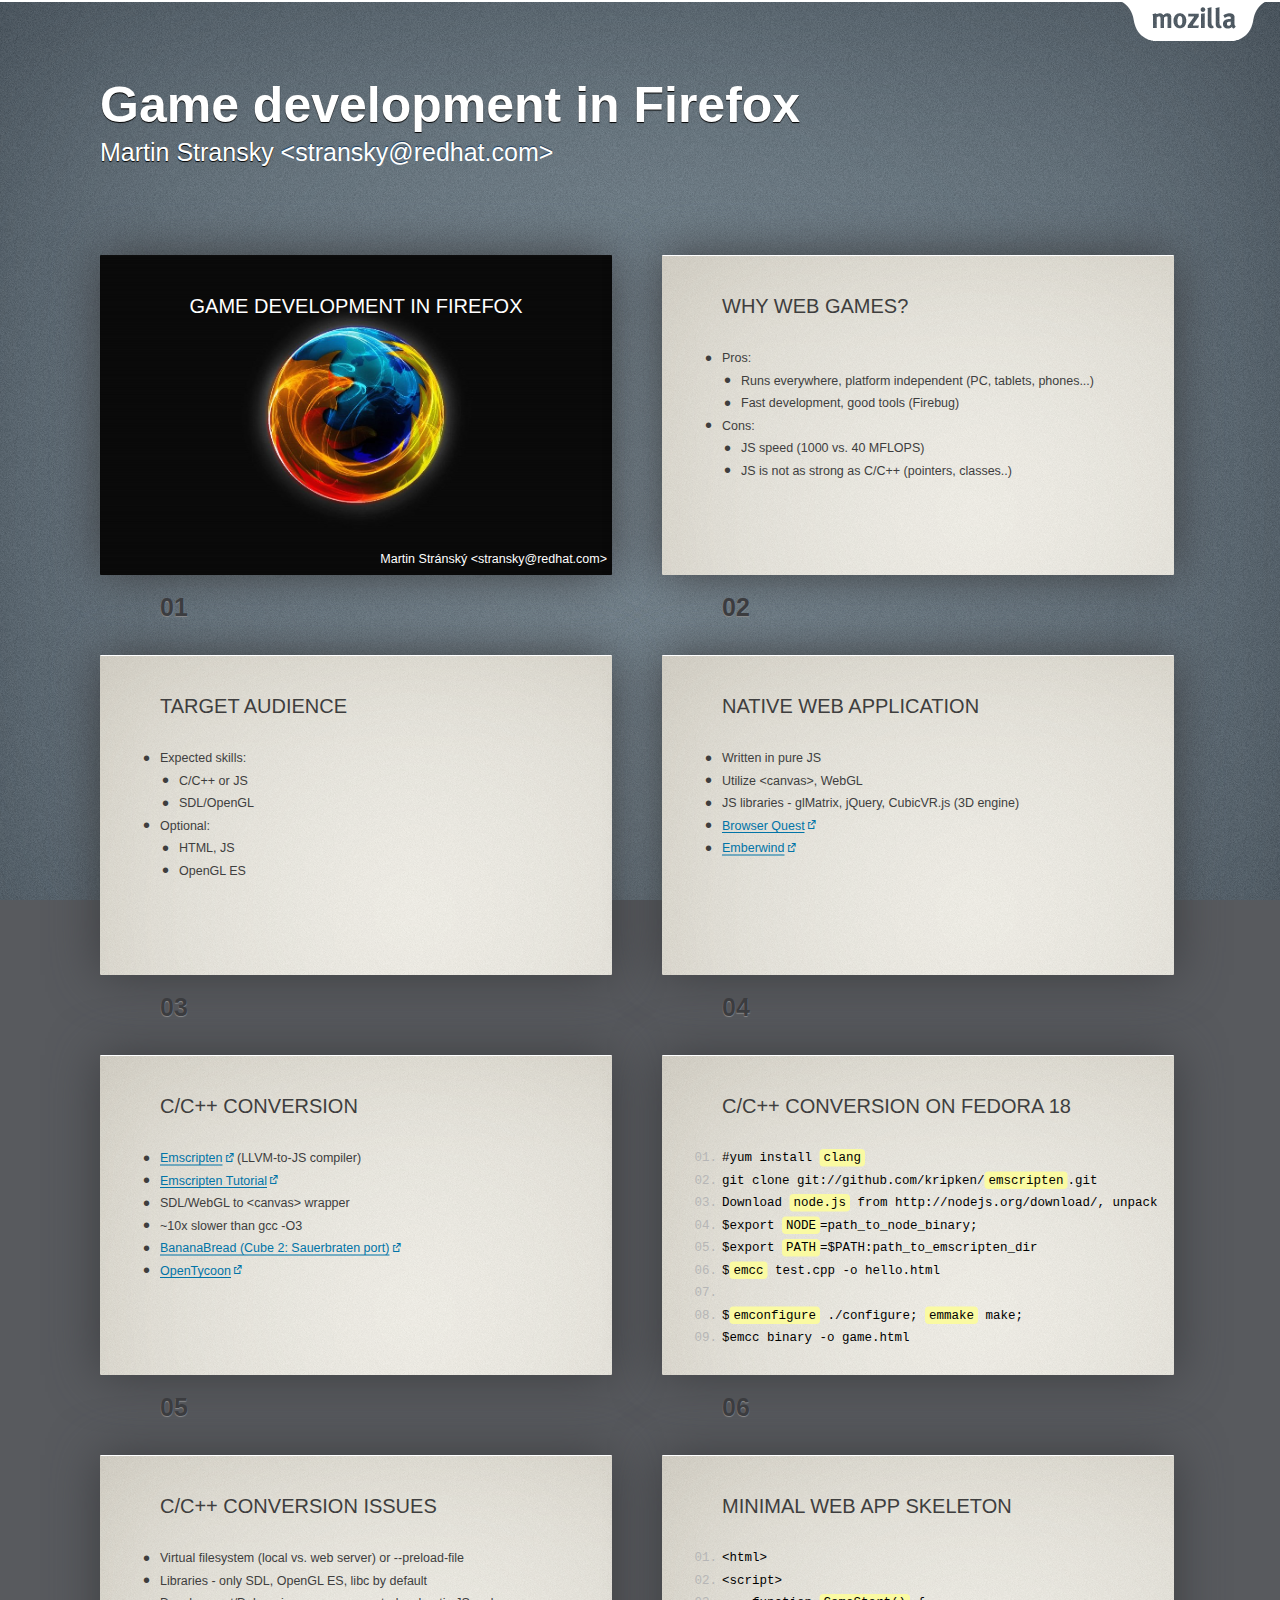
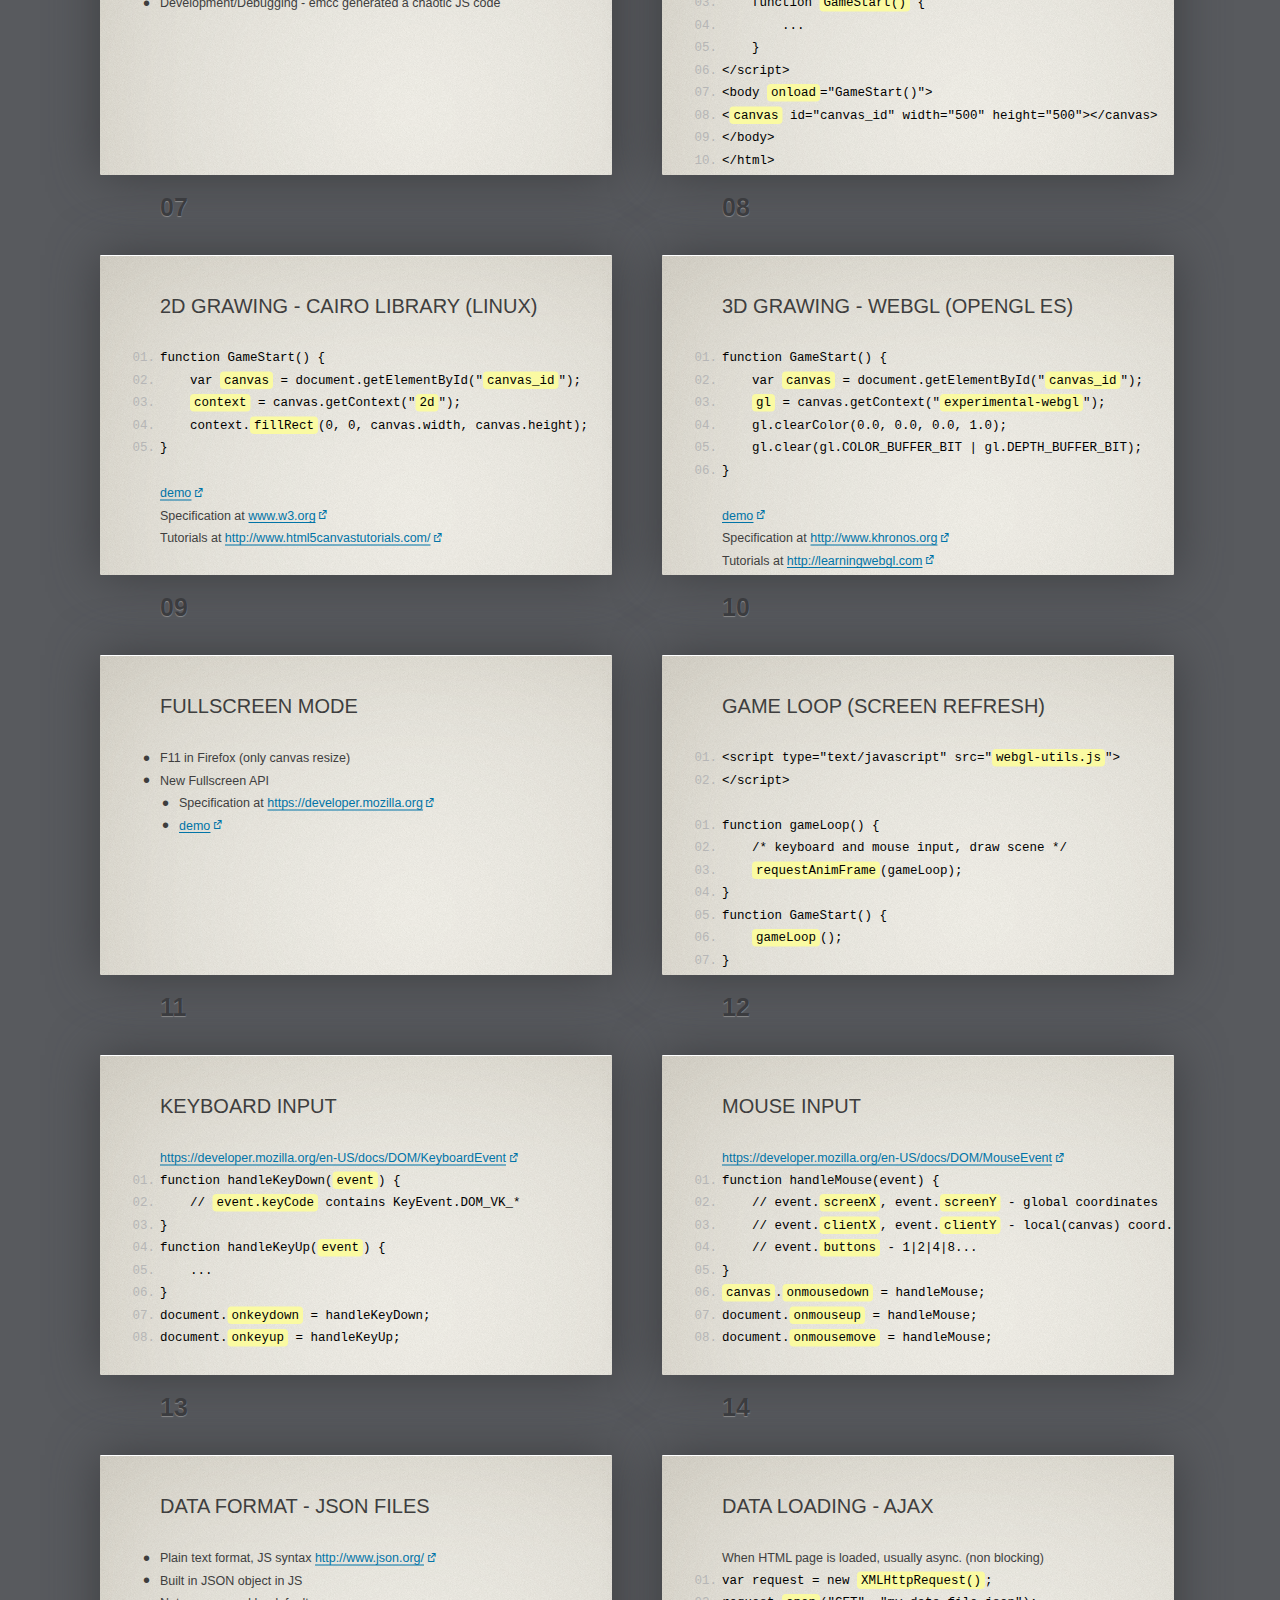
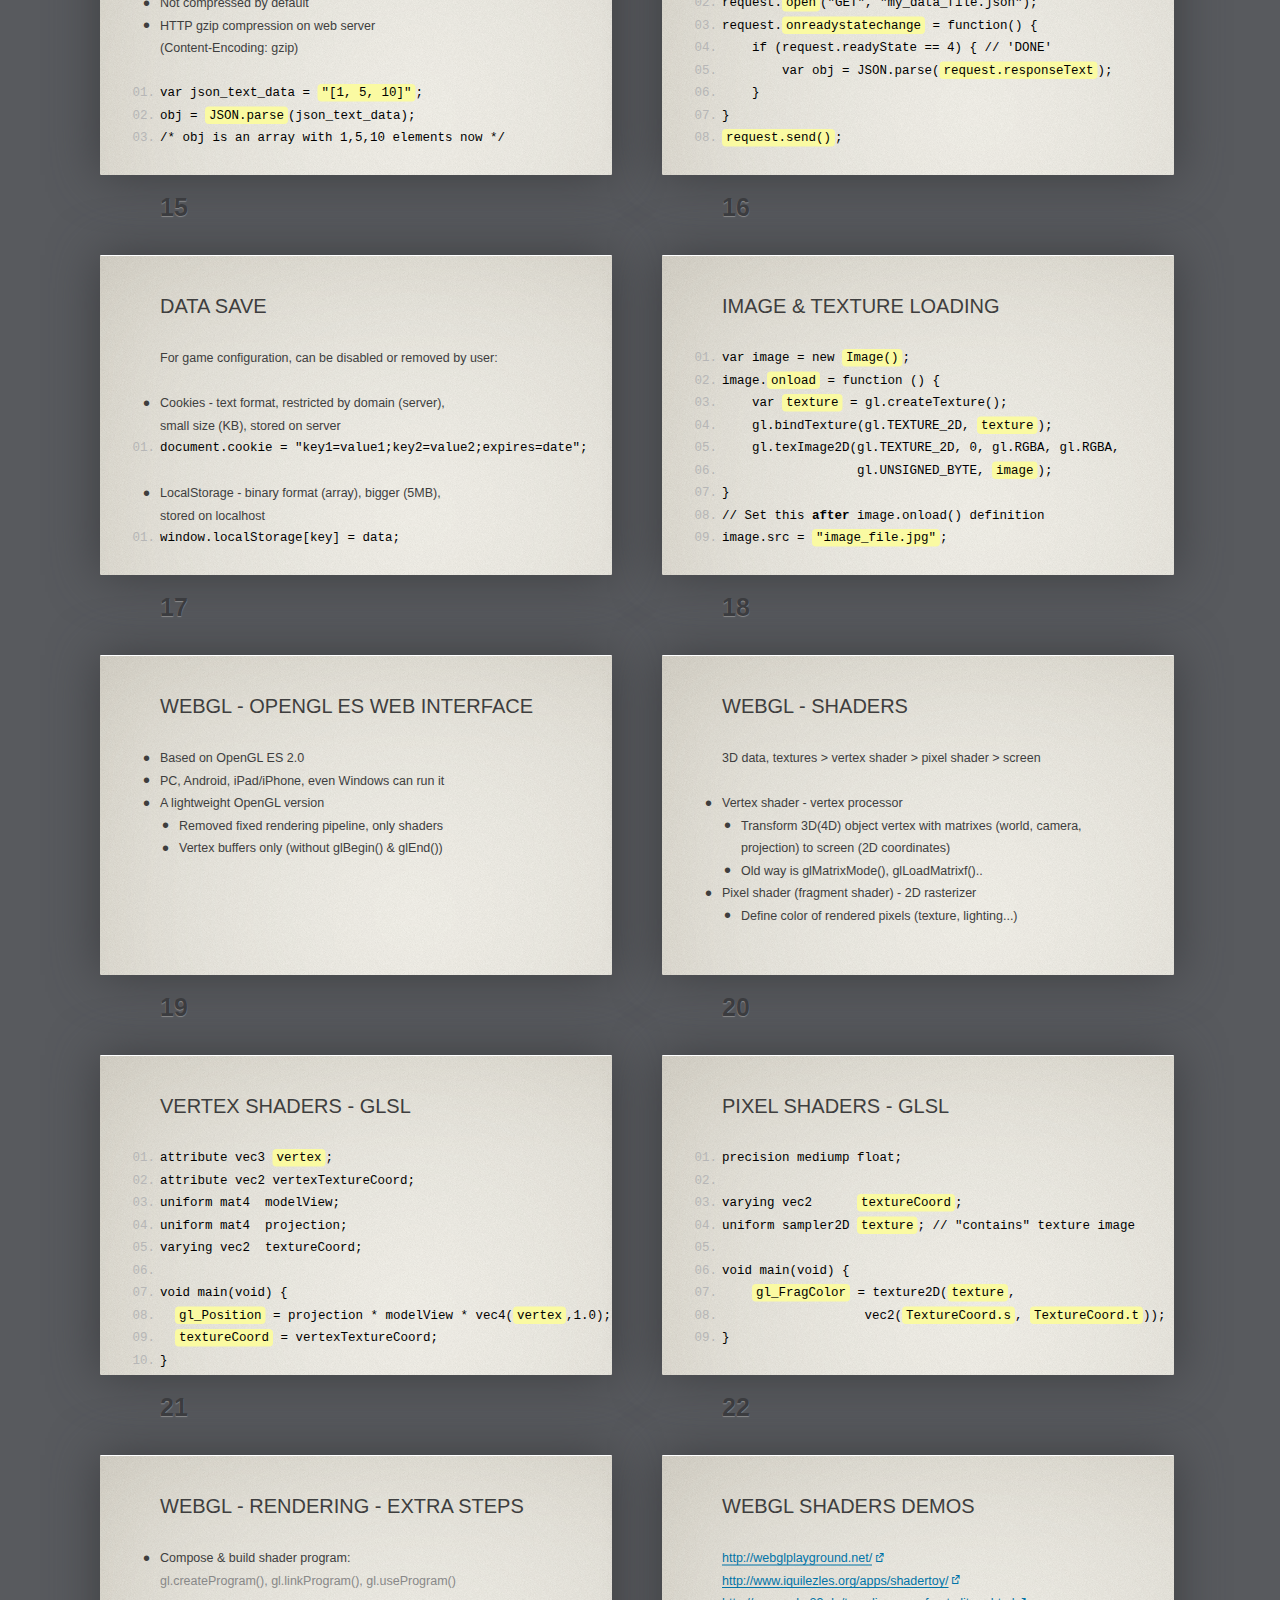
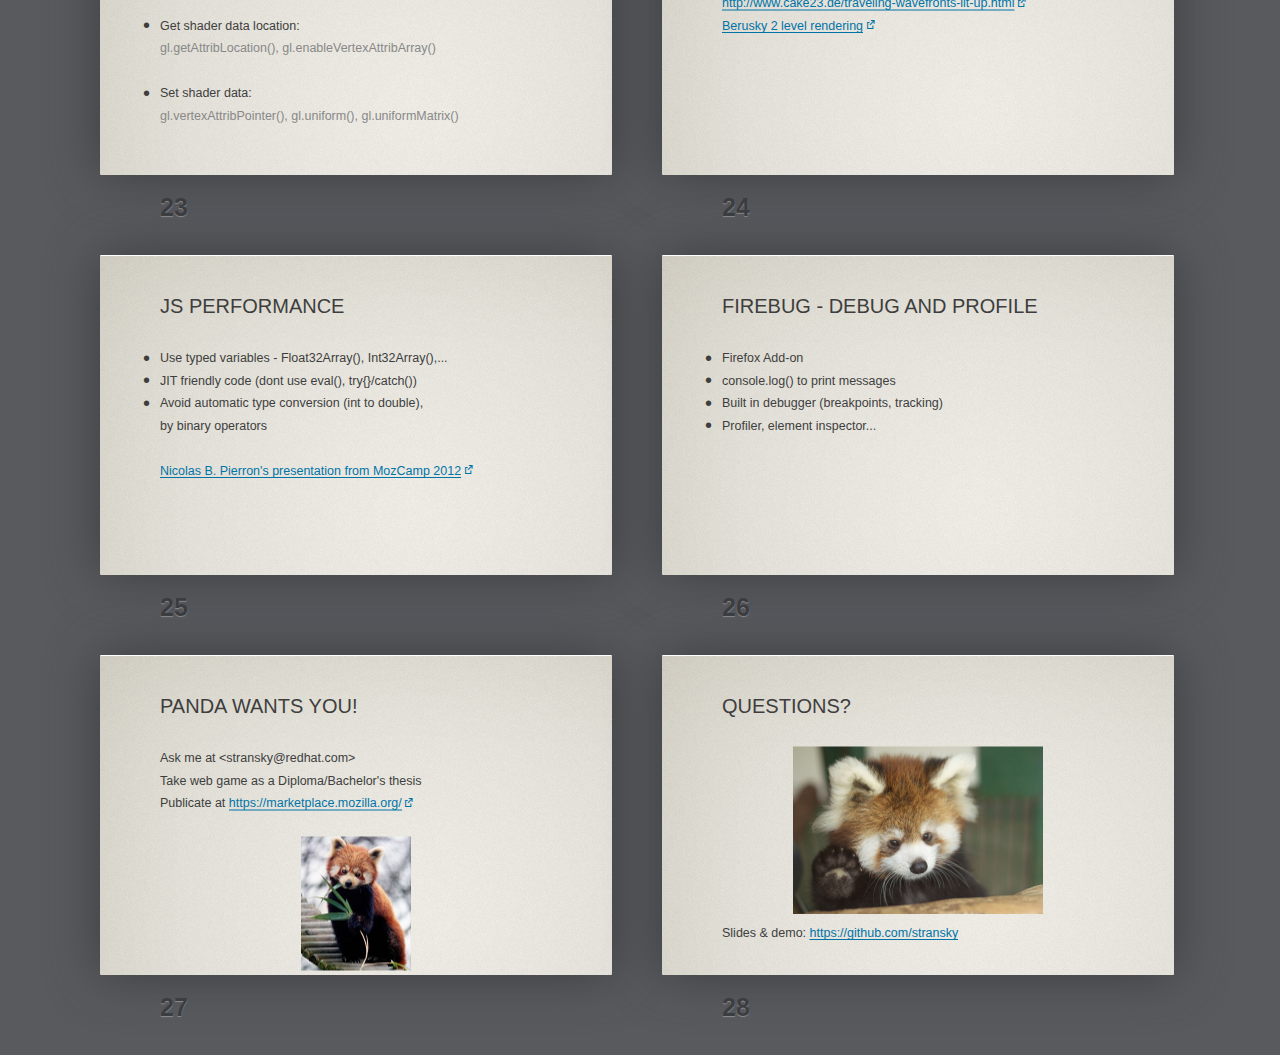
==== commit d5672680: "Added Emscripten slides" ====
--- a/doc/slides/web_games.html
+++ b/doc/slides/web_games.html
@@ -116,10 +116,43 @@
 			</header>
         <ul>
           <li><a href="https://github.com/kripken/emscripten/wiki" target="_blank">Emscripten</a> (LLVM-to-JS compiler)</li>
+          <li><a href="https://github.com/kripken/emscripten/wiki/Tutorial" target="_blank">Emscripten Tutorial</a></li>
           <li>SDL/WebGL to &lt;canvas&gt; wrapper</li>
           <li>~10x slower than gcc -O3</li>
           <li><a href="https://developer.mozilla.org/en-US/demos/detail/bananabread/launch" target="_blank">BananaBread (Cube 2: Sauerbraten port)</a></li>
           <li><a href="http://play-ttd.com/play/" target="_blank">OpenTycoon</a></li>
+        </ul>
+		</section>
+	</div></div>
+  
+  <div class="slide" id="Converted_apps_2"><div>
+		<section>
+			<header>
+				<h2>C/C++ conversion on Fedora 18</h2>
+			</header>
+        <pre>
+          <code>#yum install <mark>clang</mark></code>
+          <code>git clone git://github.com/kripken/<mark>emscripten</mark>.git</code>
+          <code>Download <mark>node.js</mark> from http://nodejs.org/download/, unpack</code>
+          <code>$export <mark>NODE</mark>=path_to_node_binary;</code>
+          <code>$export <mark>PATH</mark>=$PATH:path_to_emscripten_dir</code>
+          <code>$<mark>emcc</mark> test.cpp -o hello.html</code>
+          <code> </code>
+          <code>$<mark>emconfigure</mark> ./configure; <mark>emmake</mark> make;</code>
+          <code>$emcc binary -o game.html</code>
+        </pre>
+		</section>
+	</div></div>
+  
+  <div class="slide" id="Converted_apps_3"><div>
+		<section>
+			<header>
+				<h2>C/C++ conversion issues</h2>
+			</header>
+        <ul>
+          <li>Virtual filesystem (local vs. web server) or --preload-file</li>
+          <li>Libraries - only SDL, OpenGL ES, libc by default</li>
+          <li>Development/Debugging - emcc generated a chaotic JS code</li>
         </ul>
 		</section>
 	</div></div>
